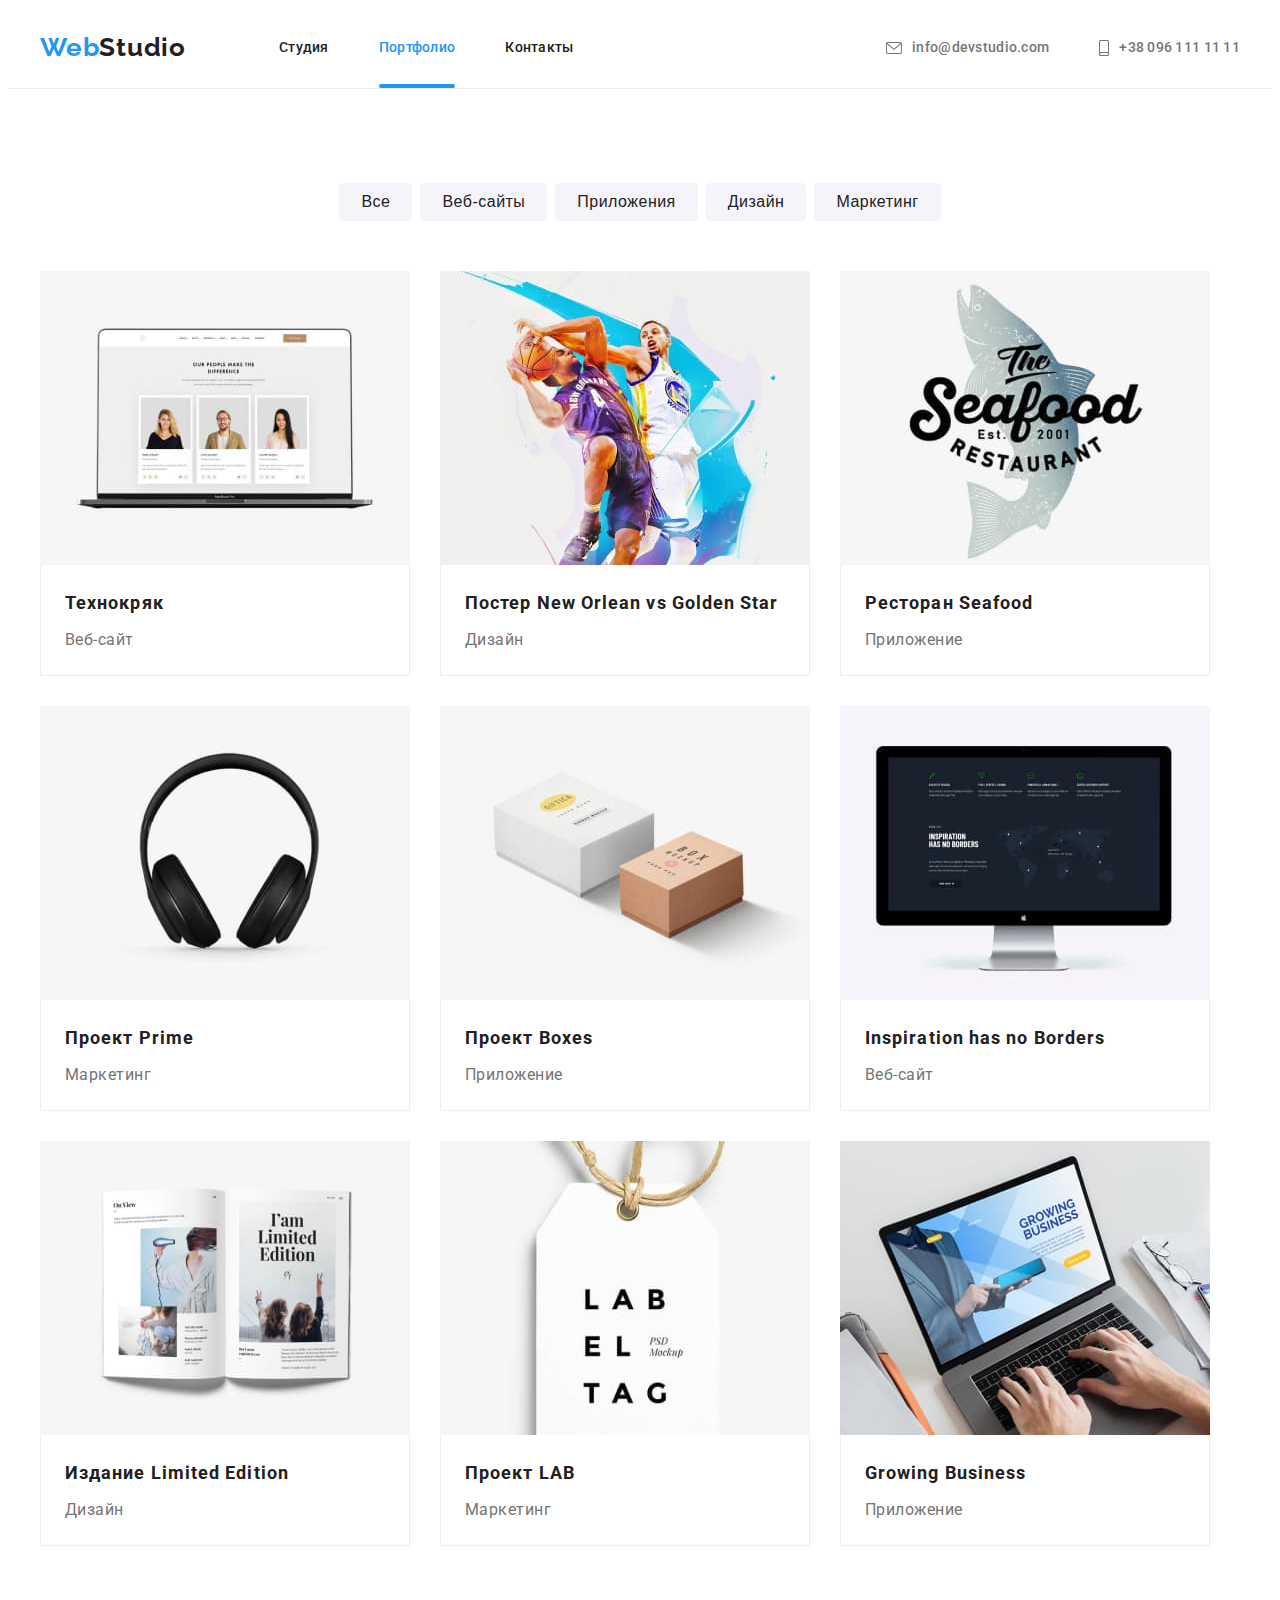
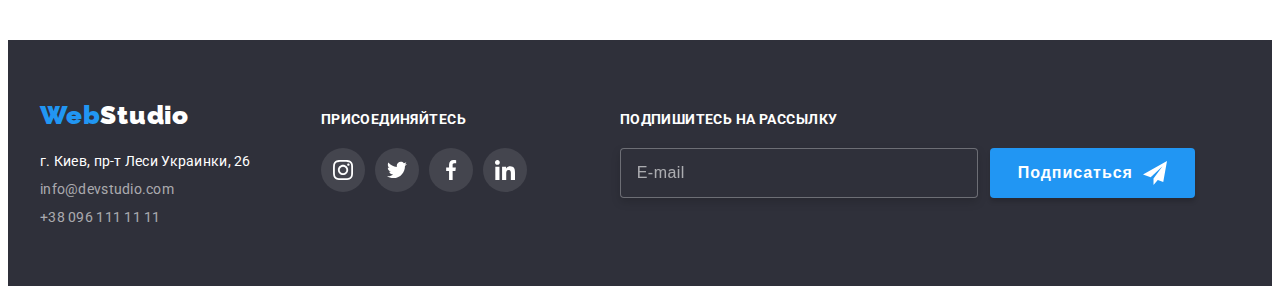
==== portfolio.html @ 738a0e09 "added  files" ====
<!DOCTYPE html>
<html lang="ru">
    <head>
        <meta charset="UTF-8">
        <meta http-equiv="X-UA-Compatible" content="IE=edge">
        <meta name="viewport" content="width=device-width, initial-scale=1.0">
        <title>Портфолио</title>
        <link rel="preconnect" href="https://fonts.gstatic.com">
        <link href="https://fonts.googleapis.com/css2?family=Raleway:wght@700&family=Roboto:wght@400;500;700;900&display=swap"
            rel="stylesheet">
        <link rel="stylesheet" href="https://cdnjs.cloudflare.com/ajax/libs/modern-normalize/1.0.0/modern-normalize.min.css"
            integrity="sha512-ISS7cAi1PEhQ8jnbJpJZMd29NlhNj4AWYyLOSp2CE/CsHxTCu+r+t0D2yoJudVrd0/8fTVPUVDzY5Tvli75u/g=="
            crossorigin="anonymous" />
        <link rel="stylesheet" href="./css/portfolio.min.css">
    </head>
<body>
    <!-- header-->
    <header class="page-header page-header--border">
        <div class="container header">
            <nav class="navigation">
                <a class="logo logo__theme-light link" href="./index.html">
                    <span class="logo__accent-text ">Web</span>Studio </a>
                <ul class="navigation__list list">
                    <li class="navigation__item">
                        <a class="navigation__link link" href="./index.html">Студия</a>
                    </li>
                    <li class="navigation__item">
                        <a class="navigation__link link navigation__link--current"
                            href="./portfolio.html">Портфолио</a>
                    </li>
                    <li class="navigation__item">
                        <a class="navigation__link link" href="">Контакты</a>
                    </li>
                </ul>
            </nav>
            <ul class="navigation__list list">
                <li class="navigation__item"> <a class="navigation__contact link" href="mailto:info@devstudio.com">
                        <svg class="navigation__icon" width="16" height="12">
                            <use href="./images/icons.svg#envelope"></use>
                        </svg>
                        info@devstudio.com</a></li>
                <li class="navigation__item">
                    <a class="navigation__contact link" href="tel:+380961111111">
                        <svg class="navigation__icon" width="10" height="16">
                            <use href="./images/icons.svg#smartphone"></use>
                        </svg>
                        +38 096 111 11 11</a>
                </li>
            </ul>
        </div>
    </header>
    <main>
         <!--Portfolio-->
         <section class="gallery">
          <div class="container">
        <h1 class="visually-hidden">Портфолио</h1>
        
            
            <ul class="filter list">
                <li class="filter__item">
                    <button class="filter__button" type="button">Все</button>
                </li>
            
                <li class="filter__item">
                    <button class="filter__button" type="button">Веб-сайты</button>
                </li>
            
                <li class="filter__item">
                    <button class="filter__button" type="button">Приложения</button>
                </li>
            
                <li class="filter__item">
                    <button class="filter__button" type="button">Дизайн</button>
                </li>
            
                <li class="filter__item">
                    <button class="filter__button" type="button">Маркетинг</button>
                </li>
            </ul>
                
                <ul class="gallery__list list">
                    <li class="gallery__item">
                        <a class="gallery__link link" href="">
                        <div class="gallery__photo">
                            <img class="gallery__image" src="./images/portfolio/img11.jpg" alt="сайт веб-разработчиков">
                            <div class="gallery__overlay">
                                <p class="gallery__subtitle">Технокряк это современная площадка распространения коронавируса. Компании используют эту платформу для цифрового
                                шпионажа и атак на защищённые сервера конкурентов.</p>
                            </div>
                        </div>
                            <div class="portfolio-photo">
                            <h2 class="portfolio-photo__title">Технокряк</h2>
                            <p class="portfolio-photo__position">Веб-сайт</p>
                            </div>
                        </a>
                    </li>
                
                    <li class="gallery__item">
                        <a class="gallery__link link" href="">
                        <div class="gallery__photo">    
                            <img class="gallery__image" src="./images/portfolio/img22.jpg" alt="баскетбольный постер">
                            <div class="gallery__overlay">
                                <p class="gallery__subtitle">Технокряк это современная площадка распространения коронавируса. Компании используют эту платформу для цифрового
                                шпионажа и атак на защищённые сервера конкурентов.</p>
                            </div>
                        </div>
                            <div class="portfolio-photo">
                            <h2 class="portfolio-photo__title">Постер New Orlean vs Golden Star</h2>
                            <p class="portfolio-photo__position">Дизайн</p>
                            </div>
                        </a>
                    </li>
                
                    <li class="gallery__item">
                        <a class="gallery__link link" href="">
                        <div class="gallery__photo"> 
                            <img class="gallery__image" src="./images/portfolio/img33.jpg" alt="логотип ресторана">
                            <div class="gallery__overlay">
                                <p class="gallery__subtitle">Технокряк это современная площадка распространения коронавируса. Компании используют эту платформу для цифрового
                                шпионажа и атак на защищённые сервера конкурентов.</p>
                            </div>
                        </div>
                            <div class="portfolio-photo">
                            <h2 class="portfolio-photo__title">Ресторан Seafood</h2>
                            <p class="portfolio-photo__position">Приложение</p>
                            </div>
                        </a>
                    </li>
                
                    <li class="gallery__item">
                        <a class="gallery__link link" href="">
                        <div class="gallery__photo"> 
                            <img class="gallery__image" src="./images/portfolio/img44.jpg" alt="наушники">
                            <div class="gallery__overlay">
                                <p class="gallery__subtitle">Технокряк это современная площадка распространения коронавируса. Компании используют эту платформу для цифрового
                                шпионажа и атак на защищённые сервера конкурентов.</p>
                            </div>
                        </div>
                            <div class="portfolio-photo">
                            <h2 class="portfolio-photo__title">Проект Prime</h2>
                            <p class="portfolio-photo__position">Маркетинг</p>
                            </div>
                        </a>
                    </li>
                
                    <li class="gallery__item">
                        <a class="gallery__link link" href="">
                        <div class="gallery__photo"> 
                            <img class="gallery__image" src="./images/portfolio/img55.jpg" alt="лежат две коробки">
                            <div class="gallery__overlay">
                                <p class="gallery__subtitle">Технокряк это современная площадка распространения коронавируса. Компании используют эту платформу для цифрового
                                шпионажа и атак на защищённые сервера конкурентов.</p>
                            </div>
                        </div>
                            <div class="portfolio-photo">
                            <h2 class="portfolio-photo__title">Проект Boxes</h2>
                            <p class="portfolio-photo__position">Приложение</p>
                            </div>
                        </a>
                    </li>
                
                    <li class="gallery__item">
                        <a class="gallery__link link" href="">
                        <div class="gallery__photo"> 
                            <img class="gallery__image" src="./images/portfolio/img66.jpg" alt="монитор на котором открыт сайт">
                            <div class="gallery__overlay">
                                <p class="gallery__subtitle">Технокряк это современная площадка распространения коронавируса. Компании используют эту платформу для цифрового
                                шпионажа и атак на защищённые сервера конкурентов.</p>
                            </div>
                        </div>
                            <div class="portfolio-photo">
                            <h2 class="portfolio-photo__title" lang="en">Inspiration has no Borders</h2>
                            <p class="portfolio-photo__position">Веб-сайт</p>
                            </div>
                        </a>
                    </li>
                
                    <li class="gallery__item">
                        <a class="gallery__link link" href="">
                        <div class="gallery__photo"> 
                            <img class="gallery__image" src="./images/portfolio/img77.jpg" alt="открытая книга">
                            <div class="gallery__overlay">
                                <p class="gallery__subtitle">Технокряк это современная площадка распространения коронавируса. Компании используют эту платформу для цифрового
                                шпионажа и атак на защищённые сервера конкурентов.</p>
                            </div>
                        </div>
                            <div class="portfolio-photo">
                            <h2 class="portfolio-photo__title">Издание Limited Edition</h2>
                            <p class="portfolio-photo__position">Дизайн</p>
                            </div>
                        </a>
                    </li>
                
                    <li class="gallery__item">
                        <a class="gallery__link link" href="">
                        <div class="gallery__photo"> 
                            <img class="gallery__image" src="./images/portfolio/img88.jpg" alt="бирка с подписью label tag ">
                            <div class="gallery__overlay">
                                <p class="gallery__subtitle">Технокряк это современная площадка распространения коронавируса. Компании используют эту платформу для цифрового
                                шпионажа и атак на защищённые сервера конкурентов.</p>
                            </div>
                        </div>
                            <div class="portfolio-photo">
                            <h2 class="portfolio-photo__title">Проект LAB</h2>
                            <p class="portfolio-photo__position">Маркетинг</p>
                            </div>
                        </a>
                    </li>
                
                    <li class="gallery__item">
                        <a class="gallery__link link" href="">
                        <div class="gallery__photo"> 
                            <img class="gallery__image" src="./images/portfolio/img99.jpg" alt="мужчина работает за ноутбуком">
                            <div class="gallery__overlay">
                                <p class="gallery__subtitle">Технокряк это современная площадка распространения коронавируса. Компании используют эту платформу для цифрового
                                шпионажа и атак на защищённые сервера конкурентов.</p>
                            </div>
                        </div>
                            <div class="portfolio-photo">
                            <h2 class="portfolio-photo__title" lang="en">Growing Business</h2>
                            <p class="portfolio-photo__position">Приложение</p>
                        </div>
                        </a>
                    </li>
                </ul>
            </div>
         </section>
        </main>
           <!--Contact information-->
           <footer class="page-footer">
            <div class="container">
                  <div>
                      <a class="logo logo__theme-dark link" href="./index.html">
                          <span class="logo__accent-text ">Web</span>Studio </a>
                      <address class="address">
                          <ul class="address__list list">
                              <li class="address__item">
                                  <a class="address__link link" href="https://goo.gl/maps/1tTXgN1BTGEtPTfN8"
                                      target="_blank" rel="noopener noreferrer"> г. Киев, пр-т Леси Украинки, 26</a></li>
                              <li class="address__item">
                                  <a class="address__link page-footer__contact link" href="mailto:info@devstudio.com">info@devstudio.com</a></li>
                              <li class="address__item">
                                  <a class="address__link page-footer__contact link" href="tel:380961111111">+38 096 111 11 11</a>
                              </li>
                          </ul>
                      </address>
                  </div>
                  <div class="footer-social">
                      <h2 class="footer-social__title">присоединяйтесь</h2>
                      <ul class="footer-social__list list">
                          <li class="footer-social__item">
                              <a class="footer-social__link link" href="">
                                  <svg class="footer-social__icon" width="20" height="20">
                                      <use href="./images/icons.svg#instagram"></use>
                                  </svg>
                              </a>
                          </li>
                          <li class="footer-social__item">
                              <a class="footer-social__link link" href="">
                                  <svg class="footer-social__icon" width="20" height="20">
                                      <use href="./images/icons.svg#twitter"></use>
                                  </svg>
                              </a>
                          </li>
                          <li class="footer-social__item">
                              <a class="footer-social__link link" href="">
                                  <svg class="footer-social__icon" width="20" height="20">
                                      <use href="./images/icons.svg#facebook"></use>
                                  </svg>
                              </a>
                          </li>
                          <li class="footer-social__item">
                              <a class="footer-social__link link" href="">
                                  <svg class="footer-social__icon" width="20" height="20">
                                      <use href="./images/icons.svg#linkedin"></use>
                                  </svg>
                              </a>
                          </li>
                      </ul>
                  </div>
                  <div class="subscription">
                      <b class="subscription__title">Подпишитесь на рассылку</b>
                      <form class="subscription__form">
                          <input class="subscription__email" type="email" name="subscription-email" placeholder="E-mail">
                          <button class="button subscription__button" type="submit">Подписаться
                              <svg class="button__icon" width="24" height="24">
                                  <use href="./images/icons.svg#icon-send"></use>
                              </svg>
                          </button>
                      </form>
                  </div>
              </div>       
          </footer>


</body>
</html>
---- css/portfolio.min.css ----
:root{--main-font: "Roboto", sans-serif;--secondary-font: "Raleway", sans-serif;--primary-text-colour: #757575;--title-text-colour: #ffffff;--secondary-title-text-colour: #212121;--primary-bg-colour: #ffffff;--secondary-bg-colour: #2f303a;--third-bg-colour: #188ce8;--accent-colour: #2196f3;--fourth-bg-colour: #f5f4fa;--footer-colour: rgba(255, 255, 255, 0.6);--our-team-color: #f5f4fa;--footer-1: rgba(255, 255, 255, 0.1);--timing-function: cubic-bezier(0.4, 0, 0.2, 1)}.visually-hidden{position:absolute !important;clip:rect(1px 1px 1px 1px);clip:rect(1px, 1px, 1px, 1px);padding:0 !important;border:0 !important;height:1px !important;width:1px !important;overflow:hidden}body{background-color:var(--primary-bg-colour);color:var(--primary-text-colour);font-family:var(--main-font)}h1,h2,h3,p{margin:0}ul,ol{margin:0;padding:0}img{display:block}.link{text-decoration:none}.list{list-style:none}.address{font-style:normal}.container{width:1200px;margin:0 auto;padding-left:15px;padding-right:15px}.button{display:flex;min-width:200px;padding:10px 32px;align-items:center;text-align:center;font-weight:700;font-size:16px;line-height:1.87;letter-spacing:0.06em;cursor:pointer;color:var(--primary-bg-colour);background-color:var(--accent-colour);border-style:none;box-shadow:0px 4px 4px rgba(0,0,0,0.15);border-radius:4px;transition:background-color 250ms var(--timing-function)}.button--active:hover,.button--active:focus{background-color:var(--third-bg-colour)}.logo{font-family:var(--secondary-font);font-weight:900;font-size:26px;line-height:1.19;letter-spacing:0.03em;display:inline-block}.logo__theme-light{color:var(--secondary-title-text-colour);font-weight:bold;margin-right:93px;padding-top:24px;padding-bottom:25px}.logo__accent-text{font-size:26px;line-height:1.19;color:var(--accent-colour)}.logo__theme-dark{color:var(--primary-bg-colour);margin-bottom:20px}.page-header--border{border-bottom:1px solid #ececec}.page-header .container{display:flex;align-items:center}.navigation{display:flex;align-items:center}.navigation__list{display:flex;align-items:center;margin-left:auto}.navigation__item:not(:last-child){margin-right:50px}.navigation__contact{font-family:var(--main-font);font-weight:500;font-size:14px;line-height:1.14;letter-spacing:0.02em;color:var(--primary-text-colour);padding-top:32px;padding-bottom:32px;display:inline-block}.navigation__link{font-family:var(--main-font);font-weight:500;font-size:14px;line-height:1.14;letter-spacing:0.02em;color:var(--secondary-title-text-colour);padding-top:32px;padding-bottom:32px;display:inline-block;transition:color 250ms var(--timing-function)}.navigation__link:hover,.navigation__link:focus,.navigation__link:active{color:var(--accent-colour)}.navigation__contact:hover,.navigation__contact:focus,.navigation__contact:active{color:var(--accent-colour)}.navigation__link--current{color:var(--accent-colour)}.navigation__contact{display:flex;align-items:center;fill:currentcolor;transition:color 250ms var(--timing-function)}.navigation__icon{margin-right:10px;transition:fill 250ms var(--timing-function)}.navigation__contact:hover .navigation_icon,.navigation__contact:focus .navigation_icon{fill:var(--accent-colour)}.navigation__item{position:relative}.navigation__link--current::after{content:"";bottom:0;left:0;position:absolute;width:100%;height:4px;border-radius:2px;background-color:var(--accent-colour)}.filter{display:flex;justify-content:center;margin-bottom:50px}.filter__item:not(:last-child){margin-right:8px}.filter__button{font-weight:500;font-size:16px;line-height:1.62;align-items:center;text-align:center;letter-spacing:0.03em;cursor:pointer;display:inline-block;color:var(--secondary-title-text-colour);background-color:var(--fourth-bg-colour);border-radius:4px;padding:6px 22px;min-width:73px;border-style:none;transition:box-shadow 250ms var(--timing-function),color 250ms var(--timing-function),background-color 250ms var(--timing-function)}.filter__button:hover,.filter__button:focus{background-color:var(--accent-colour);color:var(--primary-bg-colour);box-shadow:0px 3px 1px rgba(0,0,0,0.1),0px 1px 2px rgba(0,0,0,0.08),0px 2px 2px rgba(0,0,0,0.12);border-radius:4px;border-color:var(--accent-colour)}.gallery{padding-top:94px;padding-bottom:94px}.gallery__list{display:flex;flex-wrap:wrap;margin:-15px}.gallery__item{margin:15px;width:370px;transition:box-shadow 250ms var(--timing-function)}.gallery__item:hover{box-shadow:0px 1px 1px rgba(0,0,0,0.12),0px 4px 4px rgba(0,0,0,0.06),1px 4px 6px rgba(0,0,0,0.16)}.portfolio-photo{padding:20px 24px;background:var(--primary-bg-colour);border-right:1px solid #eeeeee;border-bottom:1px solid #eeeeee;border-left:1px solid #eeeeee}.portfolio-photo__title{font-weight:700;font-size:18px;line-height:2;letter-spacing:0.06em;color:var(--secondary-title-text-colour);margin-bottom:4px}.portfolio-photo__position{font-weight:400;font-size:16px;line-height:1.87;letter-spacing:0.03em;color:var(--primary-text-colour)}.gallery__subtitle{font-weight:400;font-size:18px;line-height:1.55;letter-spacing:0.03em;color:var(--primary-bg-colour)}.gallery__photo{position:relative;overflow:hidden}.gallery__overlay{position:absolute;top:0;left:0;width:100%;height:100%;padding:63px 24px;background-color:rgba(33,150,243,0.9);transform:translateY(100%);transition:transform 250ms var(--timing-function)}.gallery__link:hover .gallery__overlay{transform:translateY(0)}.page-footer{background-color:var(--secondary-bg-colour)}.page-footer .container{padding-top:60px;padding-bottom:60px;display:flex;align-items:baseline}.address__item{margin-bottom:9px}.address__item:last-child{margin-bottom:0}.address__link{font-family:var(--main-font);font:weight 400px;font-size:14px;line-height:1.14;letter-spacing:0.02em;color:var(--title-text-colour)}.page-footer__contact{color:rgba(255,255,255,0.6)}.footer-social{margin-left:70px}.footer-social__title{font-weight:700;font-size:14px;line-height:1.14;letter-spacing:0.03em;text-transform:uppercase;color:var(--primary-bg-colour);margin-bottom:20px}.footer-social__list{display:flex}.footer-social__item{width:calc((100%-30px) / 4);margin-right:10px}.footer-social__item:last-child{margin-right:0}.footer-social__link{display:flex;width:44px;height:44px;align-items:center;justify-content:center;border-radius:50%;fill:var(--primary-bg-colour);background-color:rgba(255,255,255,0.1);transition:background-color 250ms var(--timing-function)}.footer-social__list{display:flex}.footer-social__item{width:calc((100%-30px) / 4);margin-right:10px}.footer-social__item:last-child{margin-right:0}.footer-social__link{display:flex;width:44px;height:44px;align-items:center;justify-content:center;border-radius:50%;fill:var(--primary-bg-colour);background-color:var(--footer-1)}.footer-social__link:hover,.footer-social__link:focus{background-color:var(--accent-colour)}.subscription{display:block;margin-left:93px}.subscription__title{font-weight:bold;font-size:14px;line-height:1.14;letter-spacing:0.03em;text-transform:uppercase;color:var(--primary-bg-colour)}.subscription__form{display:flex;margin-top:20px}.subscription__email{display:flex;width:358px;height:50px;padding:15px 16px;margin-right:12px;align-items:center;font-weight:400;font-size:16px;line-height:1.25;letter-spacing:0.03em;border:1px solid rgba(255,255,255,0.3);box-sizing:border-box;filter:drop-shadow(0px 4px 4px rgba(0,0,0,0.15));border-radius:4px;background:var(--secondary-bg-colour);color:rgba(255,255,255,0.6)}.subscription__email::placeholder{color:rgba(255,255,255,0.6)}.subscription__button{padding:10px 28px;justify-content:center}.button__icon{margin-left:10px}
/*# sourceMappingURL=portfolio.min.css.map */
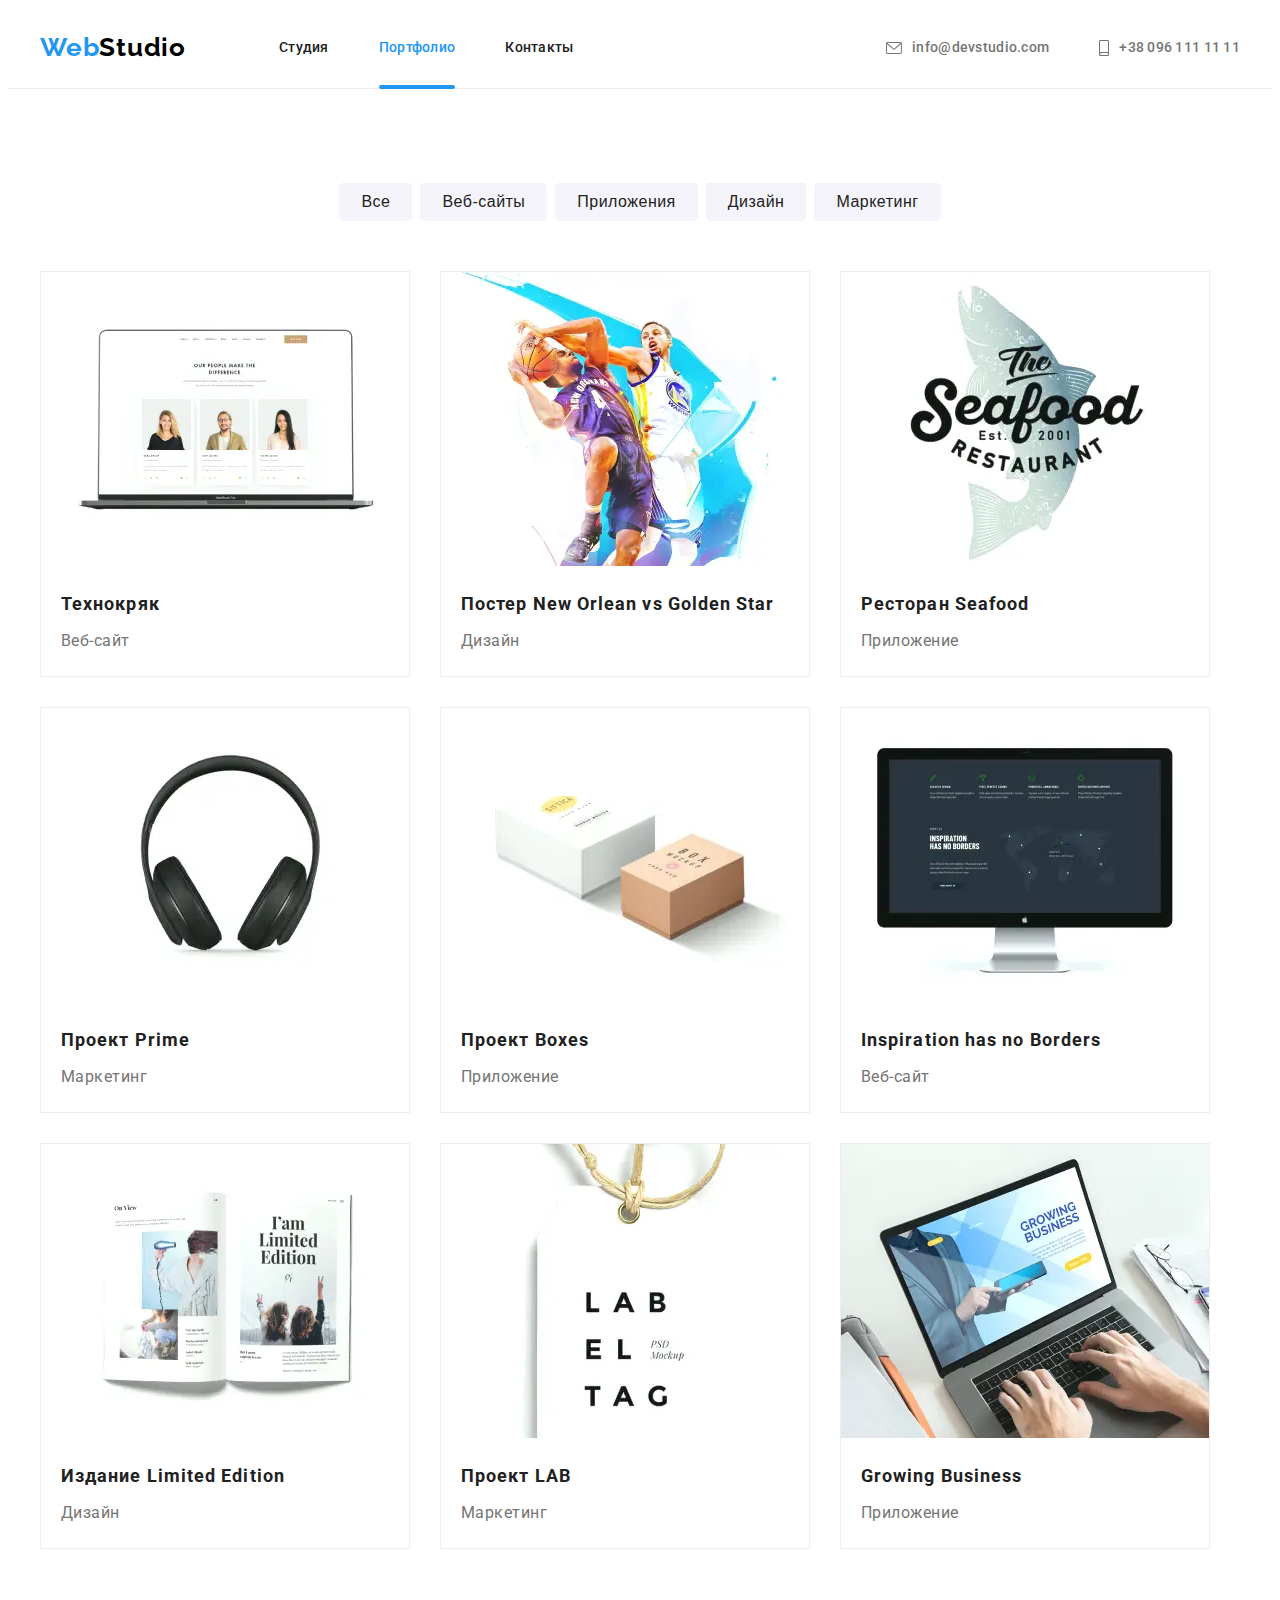
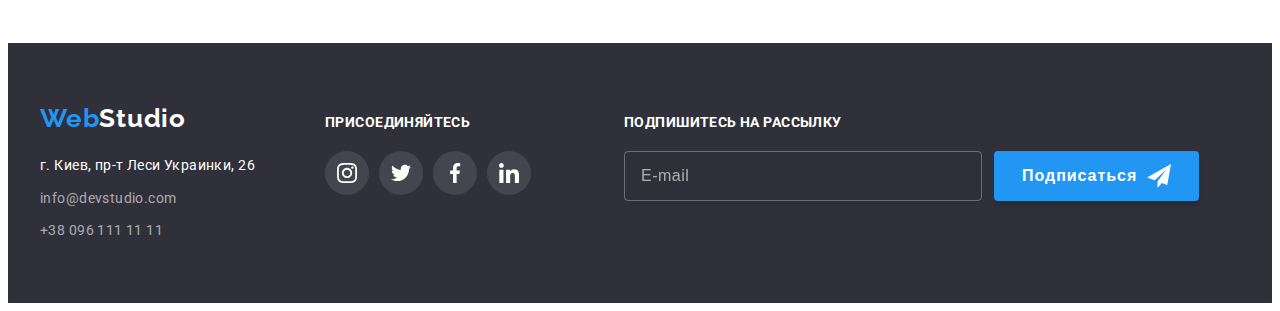
==== commit 7561bd18: "changing" ====
--- a/portfolio.html
+++ b/portfolio.html
@@ -16,7 +16,7 @@
 <body>
     <!-- header-->
     <header class="page-header page-header--border">
-        <div class="container header">
+        <div class="container page-header">
             <nav class="navigation">
                 <a class="logo logo__theme-light link" href="./index.html">
                     <span class="logo__accent-text ">Web</span>Studio </a>
@@ -33,56 +33,136 @@
                     </li>
                 </ul>
             </nav>
-            <ul class="navigation__list list">
-                <li class="navigation__item"> <a class="navigation__contact link" href="mailto:info@devstudio.com">
-                        <svg class="navigation__icon" width="16" height="12">
+            <button class="burger__btn"  type="button" data-menu-button>
+                <svg class="burger__icon" width="40" height="40" aria-label="мобильное меню">
+                    <use href="./images/icons.svg#burger"></use>
+                </svg>
+            </button>
+            <ul class="contact list">
+                <li class="contact__item">
+                    <a class="contact__link link" href="mailto:info@devstudio.com">
+                        <svg class="contact__icon" width="16" height="12">
                             <use href="./images/icons.svg#envelope"></use>
                         </svg>
                         info@devstudio.com</a></li>
-                <li class="navigation__item">
-                    <a class="navigation__contact link" href="tel:+380961111111">
-                        <svg class="navigation__icon" width="10" height="16">
+                <li class="contact__item">
+                    <a class="contact__link link" href="tel:+380961111111">
+                        <svg class="contact__icon" width="10" height="16">
                             <use href="./images/icons.svg#smartphone"></use>
                         </svg>
                         +38 096 111 11 11</a>
                 </li>
             </ul>
+            <div class="mobile-menu" data-menu>
+                <button type="button" class="mobile-menu-close__btn" data-menu-close>
+                    <svg class="mobile-menu-close__icon" width="40" height="40" aria-label="закрытия мобильного меню">
+                        <use href="./images/icons.svg#close-icon"></use>
+                    </svg>
+                </button>
+                <ul class="mobile-menu__list list">
+                    <li class="mobile-menu__item">
+                        <a class="mobile-menu__link link mobile-menu__link--current" href="./index.html">Студия</a>
+                    </li>
+                    <li class="mobile-menu__item">
+                        <a class="mobile-menu__link link" href="./portfolio.html">Портфолио</a>
+                    </li>
+                    <li class="mobile-menu__item">
+                        <a class="mobile-menu__link link" href="">Контакты</a>
+                    </li>                    
+                </ul>
+
+                <ul class="menu-contact__list list">
+                    <li class="menu-contact__item">
+                        <a class="menu-contact__tel link" href="tel:380961111111">
+                            +38 096 111 11 11
+                        </a>
+                    </li>
+
+                    <li class="menu-contact__item">
+                        <a class="menu-contact__mail link" href="mailto:info@devstudio.com">
+                            info@devstudio.com
+                        </a>
+                    </li>                 
+                </ul>
+
+                <ul class="menu-social__list list">
+                    <li class="menu-social__item">
+                        <a class="menu-social__link link" href="">Instagram</a>
+                    </li>
+
+                    <li class="menu-social__item">
+                        <a class="menu-social__link link" href="">Twitter</a>
+                    </li>
+
+                    <li class="menu-social__item">
+                        <a class="menu-social__link link" href="">Facebook</a>
+                    </li>
+
+                    <li class="menu-social__item">
+                        <a class="menu-social__link link" href="">LinkedIn</a>
+                    </li>                    
+                </ul>
+
+            </div>
         </div>
     </header>
     <main>
+
          <!--Portfolio-->
          <section class="gallery">
           <div class="container">
         <h1 class="visually-hidden">Портфолио</h1>
         
             
-            <ul class="filter list">
-                <li class="filter__item">
-                    <button class="filter__button" type="button">Все</button>
-                </li>
-            
-                <li class="filter__item">
-                    <button class="filter__button" type="button">Веб-сайты</button>
-                </li>
-            
-                <li class="filter__item">
-                    <button class="filter__button" type="button">Приложения</button>
-                </li>
-            
-                <li class="filter__item">
-                    <button class="filter__button" type="button">Дизайн</button>
-                </li>
-            
-                <li class="filter__item">
-                    <button class="filter__button" type="button">Маркетинг</button>
-                </li>
-            </ul>
+                          
+        <ul class="filter list">
+            <li class="filter__item">
+                <button class="filter__button" type="button">Все</button>
+            </li>
+        
+            <li class="filter__item">
+                <button class="filter__button" type="button">Веб-сайты</button>
+            </li>
+        
+            <li class="filter__item">
+                <button class="filter__button" type="button">Приложения</button>
+            </li>
+        
+            <li class="filter__item">
+                <button class="filter__button" type="button">Дизайн</button>
+            </li>
+        
+            <li class="filter__item">
+                <button class="filter__button" type="button">Маркетинг</button>
+            </li>
+        </ul> 
                 
                 <ul class="gallery__list list">
                     <li class="gallery__item">
                         <a class="gallery__link link" href="">
                         <div class="gallery__photo">
-                            <img class="gallery__image" src="./images/portfolio/img11.jpg" alt="сайт веб-разработчиков">
+                            <picture class="picture">
+                                <source
+                                    srcset="./images/desktop/portfolio/technokryak-des.webp 1x, ./images/desktop/portfolio/technokryak-des@2x.webp 2x"
+                                    media="(min-width: 1200px)" type="image/webp">
+                                <source
+                                    srcset="./images/desktop/portfolio/technokryak-des.jpg 1x, ./images/desktop/portfolio/technokryak-des@2x.jpg 2x"
+                                    media="(min-width: 1200px)" type="image/jpg">
+                                <source
+                                    srcset="./images/tablet/portfolio/technokryak-tab.webp 1x, ./images/tablet/portfolio/technokryak-tab@2x.webp 2x"
+                                    media="(min-width: 768px)" type="image/webp">
+                                <source
+                                    srcset="./images/tablet/portfolio/technokryak-tab.jpg 1x, ./images/tablet/portfolio/technokryak-tab@2x.jpg 2x"
+                                    media="(min-width: 768px)" type="image/jpg">
+                                <source
+                                    srcset="./images/mobile/portfolio/technokryak-mob.webp 1x, ./images/mobile/portfolio/technokryak-mob@2x.webp 2x"
+                                    media="(min-width: 480px)" type="image/webp">
+                                <source
+                                    srcset="./images/mobile/portfolio/technokryak-mob.jpg 1x, ./images/mobile/portfolio/technokryak-mob@2x.jpg 2x"
+                                    media="(min-width: 480px)" type="image/jpg">
+                            
+                                <img class="gallery__image" src="./images/mobile/portfolio/technokryak-mob.jpg" alt="сайт веб-разработчиков">
+                            </picture>
                             <div class="gallery__overlay">
                                 <p class="gallery__subtitle">Технокряк это современная площадка распространения коронавируса. Компании используют эту платформу для цифрового
                                 шпионажа и атак на защищённые сервера конкурентов.</p>
@@ -98,7 +178,28 @@
                     <li class="gallery__item">
                         <a class="gallery__link link" href="">
                         <div class="gallery__photo">    
-                            <img class="gallery__image" src="./images/portfolio/img22.jpg" alt="баскетбольный постер">
+                            <picture class="picture">
+                                <source
+                                    srcset="./images/desktop/portfolio/new-orlean-des.webp 1x, ./images/desktop/portfolio/new-orlean-des@2x.webp 2x"
+                                    media="(min-width: 1200px)" type="image/webp">
+                                <source
+                                    srcset="./images/desktop/portfolio/new-orlean-des.jpg 1x, ./images/desktop/portfolio/new-orlean-des@2x.jpg 2x"
+                                    media="(min-width: 1200px)" type="image/jpg">
+                                <source
+                                    srcset="./images/tablet/portfolio/new-orlean-tab.webp 1x, ./images/tablet/portfolio/new-orlean-tab@2x.webp 2x"
+                                    media="(min-width: 768px)" type="image/webp">
+                                <source
+                                    srcset="./images/tablet/portfolio/new-orlean-tab.jpg 1x, ./images/tablet/portfolio/new-orlean-tab@2x.jpg 2x"
+                                    media="(min-width: 768px)" type="image/jpg">
+                                <source
+                                    srcset="./images/mobile/portfolio/new-orlean-mob.webp 1x, ./images/mobile/portfolio/new-orlean-mob@2x.webp 2x"
+                                    media="(min-width: 480px)" type="image/webp">
+                                <source
+                                    srcset="./images/mobile/portfolio/new-orlean-mob.jpg 1x, ./images/mobile/portfolio/new-orlean-mob@2x.jpg 2x"
+                                    media="(min-width: 480px)" type="image/jpg">
+                            
+                                <img class="gallery__image" src="./images/mobile/portfolio/new-orlean-mob.jpg" alt="сайт веб-разработчиков">
+                            </picture>
                             <div class="gallery__overlay">
                                 <p class="gallery__subtitle">Технокряк это современная площадка распространения коронавируса. Компании используют эту платформу для цифрового
                                 шпионажа и атак на защищённые сервера конкурентов.</p>
@@ -114,7 +215,26 @@
                     <li class="gallery__item">
                         <a class="gallery__link link" href="">
                         <div class="gallery__photo"> 
-                            <img class="gallery__image" src="./images/portfolio/img33.jpg" alt="логотип ресторана">
+                            <picture class="picture">
+                                <source
+                                    srcset="./images/desktop/portfolio/seafood-restaurant-des.webp 1x, ./images/desktop/portfolio/seafood-restaurant-des@2x.webp 2x"
+                                    media="(min-width: 1200px)" type="image/webp">
+                                <source
+                                    srcset="./images/desktop/portfolio/seafood-restaurant-des.jpg 1x, ./images/desktop/portfolio/seafood-restaurant-des@2x.jpg 2x"
+                                    media="(min-width: 1200px)" type="image/jpg">
+                                <source
+                                    srcset="./images/tablet/portfolio/seafood-restaurant-tab.webp 1x, ./images/tablet/portfolio/seafood-restaurant-tab@2x.webp 2x"
+                                    media="(min-width: 768px)" type="image/webp">
+                                <source srcset="./images/tablet/portfolio/seafood-restaurant-tab.jpg 1x, ./images/tablet/portfolio/seafood-restaurant-tab@2x.jpg 2x"
+                                    media="(min-width: 768px)" type="image/jpg">
+                                <source
+                                    srcset="./images/mobile/portfolio/seafood-restaurant-mob.webp 1x, ./images/mobile/portfolio/seafood-restaurant-mob@2x.webp 2x"
+                                    media="(min-width: 480px)" type="image/webp">
+                                <source srcset="./images/mobile/portfolio/seafood-restaurant-mob.jpg 1x, ./images/mobile/portfolio/seafood-restaurant-mob@2x.jpg 2x"
+                                    media="(min-width: 480px)" type="image/jpg">
+                            
+                                <img class="gallery__image" src="./images/mobile/portfolio/seafood-restaurant-mob.jpg" alt="сайт веб-разработчиков">
+                            </picture>
                             <div class="gallery__overlay">
                                 <p class="gallery__subtitle">Технокряк это современная площадка распространения коронавируса. Компании используют эту платформу для цифрового
                                 шпионажа и атак на защищённые сервера конкурентов.</p>
@@ -130,7 +250,29 @@
                     <li class="gallery__item">
                         <a class="gallery__link link" href="">
                         <div class="gallery__photo"> 
-                            <img class="gallery__image" src="./images/portfolio/img44.jpg" alt="наушники">
+                            <picture class="picture">
+                                <source
+                                    srcset="./images/desktop/portfolio/prime-project-des.webp 1x, ./images/desktop/portfolio/prime-project-des@2x.webp 2x"
+                                    media="(min-width: 1200px)" type="image/webp">
+                                <source
+                                    srcset="./images/desktop/portfolio/prime-project-des.jpg 1x, ./images/desktop/portfolio/prime-project-des@2x.jpg 2x"
+                                    media="(min-width: 1200px)" type="image/jpg">
+                                <source
+                                    srcset="./images/tablet/portfolio/prime-project-tab.webp 1x, ./images/tablet/portfolio/prime-project-tab@2x.webp 2x"
+                                    media="(min-width: 768px)" type="image/webp">
+                                <source
+                                    srcset="./images/tablet/portfolio/prime-project-tab.jpg 1x, ./images/tablet/portfolio/prime-project-tab@2x.jpg 2x"
+                                    media="(min-width: 768px)" type="image/jpg">
+                                <source
+                                    srcset="./images/mobile/portfolio/prime-project-mob.webp 1x, ./images/mobile/portfolio/prime-project-mob@2x.webp 2x"
+                                    media="(min-width: 480px)" type="image/webp">
+                                <source
+                                    srcset="./images/mobile/portfolio/prime-project-mob.jpg 1x, ./images/mobile/portfolio/prime-project-mob@2x.jpg 2x"
+                                    media="(min-width: 480px)" type="image/jpg">
+                            
+                                <img class="gallery__image" src="./images/mobile/portfolio/prime-project-mob.jpg" alt="сайт веб-разработчиков">
+                            </picture>
+
                             <div class="gallery__overlay">
                                 <p class="gallery__subtitle">Технокряк это современная площадка распространения коронавируса. Компании используют эту платформу для цифрового
                                 шпионажа и атак на защищённые сервера конкурентов.</p>
@@ -146,7 +288,28 @@
                     <li class="gallery__item">
                         <a class="gallery__link link" href="">
                         <div class="gallery__photo"> 
-                            <img class="gallery__image" src="./images/portfolio/img55.jpg" alt="лежат две коробки">
+                                         <picture class="picture">
+                                <source
+                                    srcset="./images/desktop/portfolio/boxes-des.webp 1x, ./images/desktop/portfolio/boxes-des@2x.webp 2x"
+                                    media="(min-width: 1200px)" type="image/webp">
+                                <source
+                                    srcset="./images/desktop/portfolio/boxes-des.jpg 1x, ./images/desktop/portfolio/boxes-des@2x.jpg 2x"
+                                    media="(min-width: 1200px)" type="image/jpg">
+                                <source
+                                    srcset="./images/tablet/portfolio/boxes-tab.webp 1x, ./images/tablet/portfolio/boxes-tab@2x.webp 2x"
+                                    media="(min-width: 768px)" type="image/webp">
+                                <source
+                                    srcset="./images/tablet/portfolio/boxes-tab.jpg 1x, ./images/tablet/portfolio/boxes-tab@2x.jpg 2x"
+                                    media="(min-width: 768px)" type="image/jpg">
+                                <source
+                                    srcset="./images/mobile/portfolio/boxes-mob.webp 1x, ./images/mobile/portfolio/boxes-mob@2x.webp 2x"
+                                    media="(min-width: 480px)" type="image/webp">
+                                <source
+                                    srcset="./images/mobile/portfolio/boxes-mob.jpg 1x, ./images/mobile/portfolio/boxes-mob@2x.jpg 2x"
+                                    media="(min-width: 480px)" type="image/jpg">
+                            
+                                <img class="gallery__image" src="./images/mobile/portfolio/boxes-mob.jpg" alt="сайт веб-разработчиков">
+                            </picture>
                             <div class="gallery__overlay">
                                 <p class="gallery__subtitle">Технокряк это современная площадка распространения коронавируса. Компании используют эту платформу для цифрового
                                 шпионажа и атак на защищённые сервера конкурентов.</p>
@@ -162,7 +325,22 @@
                     <li class="gallery__item">
                         <a class="gallery__link link" href="">
                         <div class="gallery__photo"> 
-                            <img class="gallery__image" src="./images/portfolio/img66.jpg" alt="монитор на котором открыт сайт">
+                            <picture class="picture">
+                                <source srcset="./images/desktop/portfolio/inspiration-des.webp 1x, ./images/desktop/portfolio/inspiration-des@2x.webp 2x"
+                                    media="(min-width: 1200px)" type="image/webp">
+                                <source srcset="./images/desktop/portfolio/inspiration-des.jpg 1x, ./images/desktop/portfolio/inspiration-des@2x.jpg 2x"
+                                    media="(min-width: 1200px)" type="image/jpg">
+                                <source srcset="./images/tablet/portfolio/inspiration-tab.webp 1x, ./images/tablet/portfolio/inspiration-tab@2x.webp 2x"
+                                    media="(min-width: 768px)" type="image/webp">
+                                <source srcset="./images/tablet/portfolio/inspiration-tab.jpg 1x, ./images/tablet/portfolio/inspiration-tab@2x.jpg 2x"
+                                    media="(min-width: 768px)" type="image/jpg">
+                                <source srcset="./images/mobile/portfolio/inspiration-mob.webp 1x, ./images/mobile/portfolio/inspiration-mob@2x.webp 2x"
+                                    media="(min-width: 480px)" type="image/webp">
+                                <source srcset="./images/mobile/portfolio/inspiration-mob.jpg 1x, ./images/mobile/portfolio/inspiration-mob@2x.jpg 2x"
+                                    media="(min-width: 480px)" type="image/jpg">
+                            
+                                <img class="gallery__image" src="./images/mobile/portfolio/inspiration-mob.jpg" alt="сайт веб-разработчиков">
+                            </picture>
                             <div class="gallery__overlay">
                                 <p class="gallery__subtitle">Технокряк это современная площадка распространения коронавируса. Компании используют эту платформу для цифрового
                                 шпионажа и атак на защищённые сервера конкурентов.</p>
@@ -178,7 +356,28 @@
                     <li class="gallery__item">
                         <a class="gallery__link link" href="">
                         <div class="gallery__photo"> 
-                            <img class="gallery__image" src="./images/portfolio/img77.jpg" alt="открытая книга">
+                            <picture class="picture">
+                                <source
+                                    srcset="./images/desktop/portfolio/limitede-edition-des.webp 1x, ./images/desktop/portfolio/limitede-edition-des@2x.webp 2x"
+                                    media="(min-width: 1200px)" type="image/webp">
+                                <source
+                                    srcset="./images/desktop/portfolio/limitede-edition-des.jpg 1x, ./images/desktop/portfolio/limitede-edition-des@2x.jpg 2x"
+                                    media="(min-width: 1200px)" type="image/jpg">
+                                <source
+                                    srcset="./images/tablet/portfolio/limitede-edition-tab.webp 1x, ./images/tablet/portfolio/limitede-edition-tab@2x.webp 2x"
+                                    media="(min-width: 768px)" type="image/webp">
+                                <source
+                                    srcset="./images/tablet/portfolio/limitede-edition-tab.jpg 1x, ./images/tablet/portfolio/limitede-edition-tab@2x.jpg 2x"
+                                    media="(min-width: 768px)" type="image/jpg">
+                                <source
+                                    srcset="./images/mobile/portfolio/limitede-edition-mob.webp 1x, ./images/mobile/portfolio/limitede-edition-mob@2x.webp 2x"
+                                    media="(min-width: 480px)" type="image/webp">
+                                <source
+                                    srcset="./images/mobile/portfolio/limitede-edition-mob.jpg 1x, ./images/mobile/portfolio/limitede-edition-mob@2x.jpg 2x"
+                                    media="(min-width: 480px)" type="image/jpg">
+                            
+                                <img class="gallery__image" src="./images/mobile/portfolio/limitede-edition-mob.jpg" alt="сайт веб-разработчиков">
+                            </picture>
                             <div class="gallery__overlay">
                                 <p class="gallery__subtitle">Технокряк это современная площадка распространения коронавируса. Компании используют эту платформу для цифрового
                                 шпионажа и атак на защищённые сервера конкурентов.</p>
@@ -194,7 +393,28 @@
                     <li class="gallery__item">
                         <a class="gallery__link link" href="">
                         <div class="gallery__photo"> 
-                            <img class="gallery__image" src="./images/portfolio/img88.jpg" alt="бирка с подписью label tag ">
+                            <picture class="picture">
+                                <source
+                                    srcset="./images/desktop/portfolio/lab-project-des.webp 1x, ./images/desktop/portfolio/lab-project-des@2x.webp 2x"
+                                    media="(min-width: 1200px)" type="image/webp">
+                                <source
+                                    srcset="./images/desktop/portfolio/lab-project-des.jpg 1x, ./images/desktop/portfolio/lab-project-des@2x.jpg 2x"
+                                    media="(min-width: 1200px)" type="image/jpg">
+                                <source
+                                    srcset="./images/tablet/portfolio/lab-project-tab.webp 1x, ./images/tablet/portfolio/lab-project-tab@2x.webp 2x"
+                                    media="(min-width: 768px)" type="image/webp">
+                                <source
+                                    srcset="./images/tablet/portfolio/lab-project-tab.jpg 1x, ./images/tablet/portfolio/lab-project-tab@2x.jpg 2x"
+                                    media="(min-width: 768px)" type="image/jpg">
+                                <source
+                                    srcset="./images/mobile/portfolio/lab-project-mob.webp 1x, ./images/mobile/portfolio/lab-project-mob@2x.webp 2x"
+                                    media="(min-width: 480px)" type="image/webp">
+                                <source
+                                    srcset="./images/mobile/portfolio/lab-project-mob.jpg 1x, ./images/mobile/portfolio/lab-project-mob@2x.jpg 2x"
+                                    media="(min-width: 480px)" type="image/jpg">
+                            
+                                <img class="gallery__image" src="./images/mobile/portfolio/lab-project-mob.jpg" alt="сайт веб-разработчиков">
+                            </picture>
                             <div class="gallery__overlay">
                                 <p class="gallery__subtitle">Технокряк это современная площадка распространения коронавируса. Компании используют эту платформу для цифрового
                                 шпионажа и атак на защищённые сервера конкурентов.</p>
@@ -210,7 +430,28 @@
                     <li class="gallery__item">
                         <a class="gallery__link link" href="">
                         <div class="gallery__photo"> 
-                            <img class="gallery__image" src="./images/portfolio/img99.jpg" alt="мужчина работает за ноутбуком">
+                            <picture class="picture">
+                                <source
+                                    srcset="./images/desktop/portfolio/growing-business-des.webp 1x, ./images/desktop/portfolio/growing-business-des@2x.webp 2x"
+                                    media="(min-width: 1200px)" type="image/webp">
+                                <source
+                                    srcset="./images/desktop/portfolio/growing-business-des.jpg 1x, ./images/desktop/portfolio/growing-business-des@2x.jpg 2x"
+                                    media="(min-width: 1200px)" type="image/jpg">
+                                <source
+                                    srcset="./images/tablet/portfolio/growing-business-tab.webp 1x, ./images/tablet/portfolio/growing-business-tab@2x.webp 2x"
+                                    media="(min-width: 768px)" type="image/webp">
+                                <source
+                                    srcset="./images/tablet/portfolio/growing-business-tab.jpg 1x, ./images/tablet/portfolio/growing-business-tab@2x.jpg 2x"
+                                    media="(min-width: 768px)" type="image/jpg">
+                                <source
+                                    srcset="./images/mobile/portfolio/growing-business-mob.webp 1x, ./images/mobile/portfolio/growing-business-mob@2x.webp 2x"
+                                    media="(min-width: 480px)" type="image/webp">
+                                <source
+                                    srcset="./images/mobile/portfolio/growing-business-mob.jpg 1x, ./images/mobile/portfolio/growing-business-mob@2x.jpg 2x"
+                                    media="(min-width: 480px)" type="image/jpg">
+                            
+                                <img class="gallery__image" src="./images/mobile/portfolio/growing-business-mob.jpg" alt="сайт веб-разработчиков">
+                            </picture>
                             <div class="gallery__overlay">
                                 <p class="gallery__subtitle">Технокряк это современная площадка распространения коронавируса. Компании используют эту платформу для цифрового
                                 шпионажа и атак на защищённые сервера конкурентов.</p>
@@ -228,23 +469,33 @@
         </main>
            <!--Contact information-->
            <footer class="page-footer">
-            <div class="container">
-                  <div>
+             <div class="container footer-container">
+                <div class="footer-content">
+                    <div>
                       <a class="logo logo__theme-dark link" href="./index.html">
-                          <span class="logo__accent-text ">Web</span>Studio </a>
+                          <span class="logo__accent-text ">Web</span>Studio
+                         </a>
                       <address class="address">
                           <ul class="address__list list">
                               <li class="address__item">
                                   <a class="address__link link" href="https://goo.gl/maps/1tTXgN1BTGEtPTfN8"
-                                      target="_blank" rel="noopener noreferrer"> г. Киев, пр-т Леси Украинки, 26</a></li>
+                                      target="_blank" rel="noopener noreferrer"> г. Киев, пр-т Леси Украинки, 26
+                                    </a>
+                                </li>
                               <li class="address__item">
-                                  <a class="address__link page-footer__contact link" href="mailto:info@devstudio.com">info@devstudio.com</a></li>
+                                  <a class="address__link page-footer__contact link" href="mailto:info@devstudio.com">info@devstudio.com
+
+                                  </a>
+                                </li>
                               <li class="address__item">
-                                  <a class="address__link page-footer__contact link" href="tel:380961111111">+38 096 111 11 11</a>
+                                  <a class="address__link page-footer__contact link" href="tel:380961111111">+38 096 111 11 11
+
+                                  </a>
                               </li>
                           </ul>
                       </address>
                   </div>
+
                   <div class="footer-social">
                       <h2 class="footer-social__title">присоединяйтесь</h2>
                       <ul class="footer-social__list list">
@@ -277,7 +528,8 @@
                               </a>
                           </li>
                       </ul>
-                  </div>
+                   </div>
+            </div>
                   <div class="subscription">
                       <b class="subscription__title">Подпишитесь на рассылку</b>
                       <form class="subscription__form">
@@ -292,6 +544,6 @@
               </div>       
           </footer>
 
-
+          <script src="./js/mobile-menu.js"></script>
 </body>
 </html>--- a/css/portfolio.min.css
+++ b/css/portfolio.min.css
@@ -1,2 +1,6 @@
-:root{--main-font: "Roboto", sans-serif;--secondary-font: "Raleway", sans-serif;--primary-text-colour: #757575;--title-text-colour: #ffffff;--secondary-title-text-colour: #212121;--primary-bg-colour: #ffffff;--secondary-bg-colour: #2f303a;--third-bg-colour: #188ce8;--accent-colour: #2196f3;--fourth-bg-colour: #f5f4fa;--footer-colour: rgba(255, 255, 255, 0.6);--our-team-color: #f5f4fa;--footer-1: rgba(255, 255, 255, 0.1);--timing-function: cubic-bezier(0.4, 0, 0.2, 1)}.visually-hidden{position:absolute !important;clip:rect(1px 1px 1px 1px);clip:rect(1px, 1px, 1px, 1px);padding:0 !important;border:0 !important;height:1px !important;width:1px !important;overflow:hidden}body{background-color:var(--primary-bg-colour);color:var(--primary-text-colour);font-family:var(--main-font)}h1,h2,h3,p{margin:0}ul,ol{margin:0;padding:0}img{display:block}.link{text-decoration:none}.list{list-style:none}.address{font-style:normal}.container{width:1200px;margin:0 auto;padding-left:15px;padding-right:15px}.button{display:flex;min-width:200px;padding:10px 32px;align-items:center;text-align:center;font-weight:700;font-size:16px;line-height:1.87;letter-spacing:0.06em;cursor:pointer;color:var(--primary-bg-colour);background-color:var(--accent-colour);border-style:none;box-shadow:0px 4px 4px rgba(0,0,0,0.15);border-radius:4px;transition:background-color 250ms var(--timing-function)}.button--active:hover,.button--active:focus{background-color:var(--third-bg-colour)}.logo{font-family:var(--secondary-font);font-weight:900;font-size:26px;line-height:1.19;letter-spacing:0.03em;display:inline-block}.logo__theme-light{color:var(--secondary-title-text-colour);font-weight:bold;margin-right:93px;padding-top:24px;padding-bottom:25px}.logo__accent-text{font-size:26px;line-height:1.19;color:var(--accent-colour)}.logo__theme-dark{color:var(--primary-bg-colour);margin-bottom:20px}.page-header--border{border-bottom:1px solid #ececec}.page-header .container{display:flex;align-items:center}.navigation{display:flex;align-items:center}.navigation__list{display:flex;align-items:center;margin-left:auto}.navigation__item:not(:last-child){margin-right:50px}.navigation__contact{font-family:var(--main-font);font-weight:500;font-size:14px;line-height:1.14;letter-spacing:0.02em;color:var(--primary-text-colour);padding-top:32px;padding-bottom:32px;display:inline-block}.navigation__link{font-family:var(--main-font);font-weight:500;font-size:14px;line-height:1.14;letter-spacing:0.02em;color:var(--secondary-title-text-colour);padding-top:32px;padding-bottom:32px;display:inline-block;transition:color 250ms var(--timing-function)}.navigation__link:hover,.navigation__link:focus,.navigation__link:active{color:var(--accent-colour)}.navigation__contact:hover,.navigation__contact:focus,.navigation__contact:active{color:var(--accent-colour)}.navigation__link--current{color:var(--accent-colour)}.navigation__contact{display:flex;align-items:center;fill:currentcolor;transition:color 250ms var(--timing-function)}.navigation__icon{margin-right:10px;transition:fill 250ms var(--timing-function)}.navigation__contact:hover .navigation_icon,.navigation__contact:focus .navigation_icon{fill:var(--accent-colour)}.navigation__item{position:relative}.navigation__link--current::after{content:"";bottom:0;left:0;position:absolute;width:100%;height:4px;border-radius:2px;background-color:var(--accent-colour)}.filter{display:flex;justify-content:center;margin-bottom:50px}.filter__item:not(:last-child){margin-right:8px}.filter__button{font-weight:500;font-size:16px;line-height:1.62;align-items:center;text-align:center;letter-spacing:0.03em;cursor:pointer;display:inline-block;color:var(--secondary-title-text-colour);background-color:var(--fourth-bg-colour);border-radius:4px;padding:6px 22px;min-width:73px;border-style:none;transition:box-shadow 250ms var(--timing-function),color 250ms var(--timing-function),background-color 250ms var(--timing-function)}.filter__button:hover,.filter__button:focus{background-color:var(--accent-colour);color:var(--primary-bg-colour);box-shadow:0px 3px 1px rgba(0,0,0,0.1),0px 1px 2px rgba(0,0,0,0.08),0px 2px 2px rgba(0,0,0,0.12);border-radius:4px;border-color:var(--accent-colour)}.gallery{padding-top:94px;padding-bottom:94px}.gallery__list{display:flex;flex-wrap:wrap;margin:-15px}.gallery__item{margin:15px;width:370px;transition:box-shadow 250ms var(--timing-function)}.gallery__item:hover{box-shadow:0px 1px 1px rgba(0,0,0,0.12),0px 4px 4px rgba(0,0,0,0.06),1px 4px 6px rgba(0,0,0,0.16)}.portfolio-photo{padding:20px 24px;background:var(--primary-bg-colour);border-right:1px solid #eeeeee;border-bottom:1px solid #eeeeee;border-left:1px solid #eeeeee}.portfolio-photo__title{font-weight:700;font-size:18px;line-height:2;letter-spacing:0.06em;color:var(--secondary-title-text-colour);margin-bottom:4px}.portfolio-photo__position{font-weight:400;font-size:16px;line-height:1.87;letter-spacing:0.03em;color:var(--primary-text-colour)}.gallery__subtitle{font-weight:400;font-size:18px;line-height:1.55;letter-spacing:0.03em;color:var(--primary-bg-colour)}.gallery__photo{position:relative;overflow:hidden}.gallery__overlay{position:absolute;top:0;left:0;width:100%;height:100%;padding:63px 24px;background-color:rgba(33,150,243,0.9);transform:translateY(100%);transition:transform 250ms var(--timing-function)}.gallery__link:hover .gallery__overlay{transform:translateY(0)}.page-footer{background-color:var(--secondary-bg-colour)}.page-footer .container{padding-top:60px;padding-bottom:60px;display:flex;align-items:baseline}.address__item{margin-bottom:9px}.address__item:last-child{margin-bottom:0}.address__link{font-family:var(--main-font);font:weight 400px;font-size:14px;line-height:1.14;letter-spacing:0.02em;color:var(--title-text-colour)}.page-footer__contact{color:rgba(255,255,255,0.6)}.footer-social{margin-left:70px}.footer-social__title{font-weight:700;font-size:14px;line-height:1.14;letter-spacing:0.03em;text-transform:uppercase;color:var(--primary-bg-colour);margin-bottom:20px}.footer-social__list{display:flex}.footer-social__item{width:calc((100%-30px) / 4);margin-right:10px}.footer-social__item:last-child{margin-right:0}.footer-social__link{display:flex;width:44px;height:44px;align-items:center;justify-content:center;border-radius:50%;fill:var(--primary-bg-colour);background-color:rgba(255,255,255,0.1);transition:background-color 250ms var(--timing-function)}.footer-social__list{display:flex}.footer-social__item{width:calc((100%-30px) / 4);margin-right:10px}.footer-social__item:last-child{margin-right:0}.footer-social__link{display:flex;width:44px;height:44px;align-items:center;justify-content:center;border-radius:50%;fill:var(--primary-bg-colour);background-color:var(--footer-1)}.footer-social__link:hover,.footer-social__link:focus{background-color:var(--accent-colour)}.subscription{display:block;margin-left:93px}.subscription__title{font-weight:bold;font-size:14px;line-height:1.14;letter-spacing:0.03em;text-transform:uppercase;color:var(--primary-bg-colour)}.subscription__form{display:flex;margin-top:20px}.subscription__email{display:flex;width:358px;height:50px;padding:15px 16px;margin-right:12px;align-items:center;font-weight:400;font-size:16px;line-height:1.25;letter-spacing:0.03em;border:1px solid rgba(255,255,255,0.3);box-sizing:border-box;filter:drop-shadow(0px 4px 4px rgba(0,0,0,0.15));border-radius:4px;background:var(--secondary-bg-colour);color:rgba(255,255,255,0.6)}.subscription__email::placeholder{color:rgba(255,255,255,0.6)}.subscription__button{padding:10px 28px;justify-content:center}.button__icon{margin-left:10px}
+:root{--main-font: "Roboto", sans-serif;--secondary-font: "Raleway", sans-serif;--primary-text-colour: #757575;--title-text-colour: #ffffff;--secondary-title-text-colour: #212121;--primary-bg-colour: #ffffff;--secondary-bg-colour: #2f303a;--third-bg-colour: #188ce8;--accent-colour: #2196f3;--fourth-bg-colour: #f5f4fa;--footer-colour: rgba(255, 255, 255, 0.6);--our-team-color: #f5f4fa;--footer-1: rgba(255, 255, 255, 0.1);--timing-function: cubic-bezier(0.4, 0, 0.2, 1);--hero-colour: linear-gradient(
+      to right,
+      rgba(47, 48, 58, 0.4),
+      rgba(47, 48, 58, 0.4)
+    )}.visually-hidden{position:absolute !important;clip:rect(1px 1px 1px 1px);clip:rect(1px, 1px, 1px, 1px);padding:0 !important;border:0 !important;height:1px !important;width:1px !important;overflow:hidden}body{background-color:var(--primary-bg-colour);color:var(--primary-text-colour);font-family:var(--main-font)}h1,h2,h3,p{margin:0}ul,ol{margin:0;padding:0}img{display:block}.link{text-decoration:none}.list{list-style:none}.address{font-style:normal}.container{padding-left:15px;padding-right:15px}.page-header .container{display:flex;align-items:center;justify-content:space-between}@media screen and (min-width: 480px){.container{width:480px;margin:0 auto}}@media screen and (min-width: 768px){.container{width:768px}}@media screen and (min-width: 1200px){.container{width:1200px}}.button{display:flex;min-width:200px;padding:10px 32px;align-items:center;text-align:center;font-weight:700;font-size:16px;line-height:1.87;letter-spacing:0.06em;cursor:pointer;color:var(--primary-bg-colour);background-color:var(--accent-colour);border-style:none;box-shadow:0px 4px 4px rgba(0,0,0,0.15);border-radius:4px;transition:background-color 250ms var(--timing-function)}.button--active:hover,.button--active:focus{background-color:var(--third-bg-colour)}.logo{font-family:var(--secondary-font);font-weight:700;font-size:26px;line-height:1.19;letter-spacing:0.03em;display:inline-block}.logo__theme-light{color:#000000;padding-top:16px;padding-bottom:16px}.logo__accent-text{color:var(--accent-colour)}@media screen and (min-width: 768px){.logo__theme-light{margin-right:88px;padding-top:26px;padding-bottom:26px}}@media screen and (min-width: 1200px){.logo__theme-light{margin-right:93px;padding-top:24px;padding-bottom:25px}}.logo__theme-dark{color:var(--primary-bg-colour);margin-bottom:20px}.page-header--border{border-bottom:1px solid #ececec}.page-header{position:relative;background-color:#ffffff}.mobile-menu{opacity:0;visibility:hidden;pointer-events:none}.mobile-menu.is-open{opacity:1;visibility:visible;pointer-events:auto}.burger__btn,.mobile-menu-close__btn{background-color:transparent;border:none;padding:0}.mobile-menu-close__btn{position:absolute;top:10px;right:15px}.burger__icon{fill:var(--secondary-title-text-colour);transition:fill 250ms var(--timing-function)}.burger__btn:hover .burger__icon{fill:var(--accent-colour)}.mobile-menu-close__icon{fill:var(--secondary-title-text-colour);transition:fill 250ms var(--timing-function)}.mobile-menu-close__btn:hover .mobile-menu-close__icon{fill:var(--accent-colour)}.mobile-menu{display:block;position:fixed;top:0;width:100vw;max-width:480px;height:100vh;padding:48px 40px;background-color:var(--primary-bg-colour);transform:translateY(-100%);transition:transform 250ms var(--timing-function)}.is-open{transform:translateY(0)}.mobile-menu__link{font-weight:500;font-size:40px;line-height:1.17;letter-spacing:0.02em;color:var(--secondary-title-text-colour)}.mobile-menu__item:not(:last-child){margin-bottom:32px}.menu-contact__list{margin-top:301px}.menu-contact__item:not(:last-child){margin-bottom:33px}.menu-contact__tel{font-weight:500;font-size:34px;line-height:1.17;letter-spacing:0.02em;color:var(--accent-colour)}.menu-contact__mail{font-weight:500;font-size:24px;line-height:1.16;letter-spacing:0.02em;color:var(--primary-text-colour)}.menu-social__list{display:flex;margin-top:64px}.menu-social__item:not(:last-child){border-right:1px solid rgba(33,33,33,0.2);margin-right:10px;padding-right:10px}.menu-social__link{font-weight:500;font-size:18px;line-height:1.22;letter-spacing:0.02em;color:var(--accent-colour)}.mobile-menu__link--current{color:var(--accent-colour)}@media screen and (min-width: 768px){.burger__btn{display:none}.mobile-menu{display:none}.page-header .container{display:flex}.contact{display:none}.mobile-menu__link--current{color:var(--accent-colour)}}@media screen and (min-width: 768px){.burger__btn{display:none}.mobile-menu{display:none}.page-header .container{display:flex}.navigation{display:flex;align-items:center}.navigation__list{display:flex;align-items:center}.navigation__item{position:relative}.navigation .navigation__item:not(:last-child){margin-right:50px}.navigation__link{font-family:var(--main-font);font-weight:500;font-size:14px;line-height:1.14;letter-spacing:0.02em;color:var(--secondary-title-text-colour);padding-top:32px;padding-bottom:32px;display:inline-block;transition:color 250ms var(--timing-function)}.navigation__link:hover,.navigation__link:focus,.navigation__link:active{color:var(--accent-colour)}.navigation__link .navigation__link--current{color:var(--accent-colour)}.navigation__link .navigation__link--current::after{content:"";bottom:-1px;left:0;position:absolute;width:100%;height:4px;border-radius:2px;background-color:var(--accent-colour)}.contact{display:block;margin-left:auto}.contact__link{align-items:center;font-weight:500;font-size:14px;line-height:1.14;letter-spacing:0.02em;color:var(--primary-text-colour);padding-top:5px;padding-bottom:5px;display:inline-block;fill:currentcolor;transition:color 250ms var(--timing-function)}.contact__link:hover,.contact__link:focus{color:var(--accent-colour)}.contact__icon{margin-right:10px;transition:fill 250ms var(--timing-function)}.contact__link:hover .contact__icon,.contact__link:focus .contact__icon{fill:var(--accent-colour)}}@media screen and (min-width: 1200px){.contact{display:flex;align-items:center}.contact__item:not(:last-child){margin-right:50px}.contact__link{display:flex;align-items:center;padding-top:32px;padding-bottom:32px}}.navigation__link--current{color:var(--accent-colour)}.navigation__link--current::after{content:"";bottom:-1px;left:0;position:absolute;width:100%;height:4px;border-radius:2px;background-color:var(--accent-colour)}.filter{display:flex;flex-wrap:wrap;margin-bottom:40px}.filter__item{margin-bottom:15px}.filter__item:not(:last-child){margin-right:8px}.filter__button{font-weight:500;font-size:16px;line-height:1.62;text-align:center;letter-spacing:0.03em;cursor:pointer;display:inline-block;color:var(--secondary-title-text-colour);background-color:var(--fourth-bg-colour);border-radius:4px;padding:6px 22px;min-width:73px;border-style:none;transition:box-shadow 250ms var(--timing-function),color 250ms var(--timing-function),background-color 250ms var(--timing-function)}.filter__button:hover,.filter__button:focus{background-color:var(--accent-colour);color:var(--primary-bg-colour);box-shadow:0px 3px 1px rgba(0,0,0,0.1),0px 1px 2px rgba(0,0,0,0.08),0px 2px 2px rgba(0,0,0,0.12);border-radius:4px;border-color:var(--accent-colour)}@media screen and (min-width: 768px){.filter{display:flex;flex-wrap:unset;justify-content:center;margin-bottom:30px}.filter__item{margin-bottom:0px}}@media screen and (min-width: 1200px){.filter{margin-bottom:50px}}.gallery{padding-top:60px;padding-bottom:60px}.gallery__list{display:flex;flex-wrap:wrap;margin:-15px}.gallery__item{background:#ffffff;border:1px solid #eeeeee;box-sizing:border-box;margin:15px;transition:box-shadow 250ms var(--timing-function),border 250ms var(--timing-function)}.gallery__item:hover{border:1px solid #eeeeee;box-shadow:0px 1px 1px rgba(0,0,0,0.12),0px 4px 4px rgba(0,0,0,0.06),1px 4px 6px rgba(0,0,0,0.16)}.portfolio-photo{padding:20px 20px;background:var(--primary-bg-colour)}.portfolio-photo__title{font-weight:700;font-size:18px;line-height:2;letter-spacing:0.06em;color:var(--secondary-title-text-colour);margin-bottom:4px}.portfolio-photo__position{font-weight:400;font-size:16px;line-height:1.87;letter-spacing:0.03em;color:var(--primary-text-colour)}.gallery__subtitle{font-weight:400;font-size:18px;line-height:1.55;letter-spacing:0.03em;color:var(--primary-bg-colour)}.gallery__photo{position:relative;overflow:hidden}.gallery__overlay{position:absolute;top:0;left:0;width:100%;height:100%;padding:63px 24px;background-color:rgba(33,150,243,0.9);transform:translateY(100%);transition:transform 250ms var(--timing-function)}.gallery__link:hover .gallery__overlay{opacity:1;visibility:visible;pointer-events:auto;transform:translateY(0)}@media screen and (min-width: 320px) and (max-width: 767px){.gallery__item{width:100%;max-width:450px}.picture>img{display:block;height:100%;width:100%;object-fit:cover}}@media screen and (min-width: 768px){.gallery__item{width:354px}}@media screen and (min-width: 1200px){.gallery{padding-top:94px;padding-bottom:94px}.gallery__item{width:370px}}.page-footer{background-color:var(--secondary-bg-colour)}.page-footer .container{padding-top:60px;padding-bottom:60px;display:block;text-align:center}.address__item{margin-bottom:9px}.address__item:last-child{margin-bottom:0}.address__link{font-weight:400;font-size:14px;line-height:1.71;letter-spacing:0.03em;color:var(--primary-bg-colour)}.page-footer__contact{color:rgba(255,255,255,0.6)}.footer-social__title{font-weight:700;font-size:14px;line-height:1.14;letter-spacing:0.03em;text-transform:uppercase;color:var(--primary-bg-colour);margin-bottom:20px}.footer-social__list{display:flex}.footer-social__item{width:calc((100%-30px) / 4);margin-right:10px}.footer-social__item:last-child{margin-right:0}.footer-social__link{display:flex;width:44px;height:44px;align-items:center;justify-content:center;border-radius:50%;fill:var(--primary-bg-colour);background-color:rgba(255,255,255,0.1);transition:background-color 250ms var(--timing-function)}.footer-social__link:hover,.footer-social__link:focus{background-color:var(--accent-colour)}.subscription{display:block;margin-top:60px}.subscription__title{font-weight:700;font-size:14px;line-height:1.14;letter-spacing:0.03em;text-transform:uppercase;color:var(--primary-bg-colour)}.subscription__form{margin-top:20px}.subscription__email{display:flex;width:100%;height:50px;padding:15px 16px;align-items:center;font-weight:400;font-size:16px;line-height:1.25;letter-spacing:0.03em;border:1px solid rgba(255,255,255,0.3);box-sizing:border-box;filter:drop-shadow(0px 4px 4px rgba(0,0,0,0.15));border-radius:4px;background:var(--back-color);color:rgba(255,255,255,0.6)}.subscription__email::placeholder{color:rgba(255,255,255,0.6)}.subscription__button{padding:10px 28px;justify-content:center}.button__icon{margin-left:10px}@media screen and (max-width: 767px){.footer-social{display:block;text-align:center;width:206px;margin:60px auto 0}.subscription__button{margin:20px auto 0}}@media screen and (min-width: 768px) and (max-width: 1199px){.footer-content{display:flex;align-items:baseline;justify-content:center}.footer-social{display:block;text-align:center;margin:0 0 0 165px}.subscription{display:flex;flex-direction:column}.subscription__email{width:450px;margin:0 auto}.subscription__button{margin:20px auto 0}}@media screen and (min-width: 1200px){.page-footer .container{display:flex;align-items:baseline;text-align:unset}.footer-content{display:flex;align-items:baseline}.footer-social{margin-left:70px}.subscription{display:flex;flex-direction:column;margin:0 0 0 93px}.subscription__form{display:flex}.subscription__email{width:358px;height:50px;margin-right:12px}.subscription__button{padding:10px 28px;justify-content:center}}
 /*# sourceMappingURL=portfolio.min.css.map */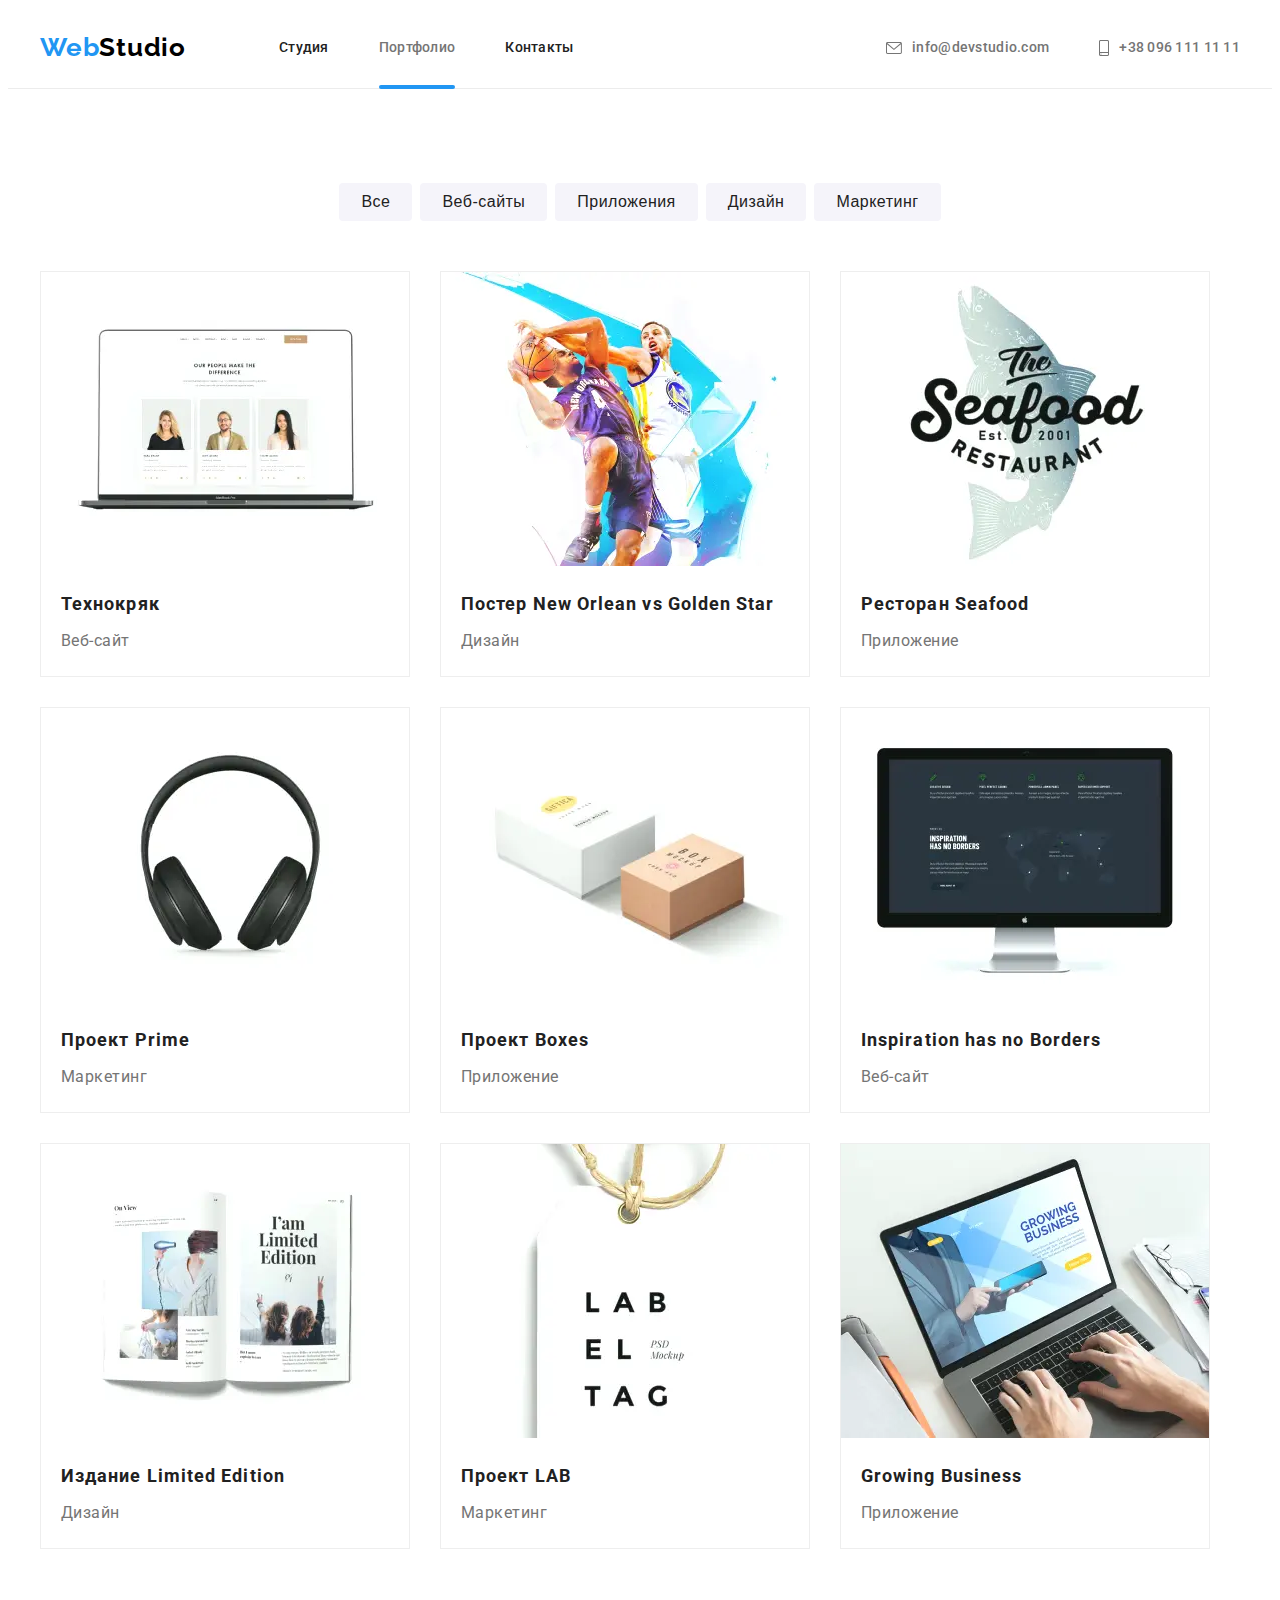
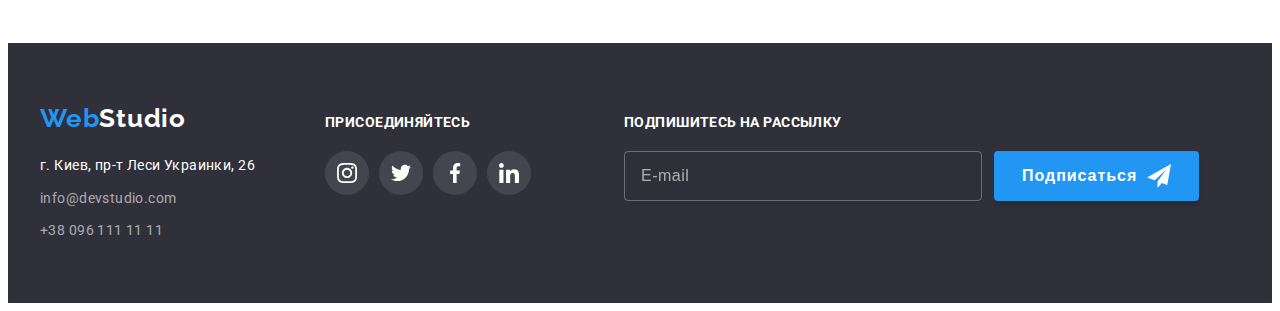
==== commit 9ec48309: "changing" ====
--- a/portfolio.html
+++ b/portfolio.html
@@ -33,6 +33,7 @@
                     </li>
                 </ul>
             </nav>
+
             <button class="burger__btn"  type="button" data-menu-button>
                 <svg class="burger__icon" width="40" height="40" aria-label="мобильное меню">
                     <use href="./images/icons.svg#burger"></use>
@@ -61,10 +62,10 @@
                 </button>
                 <ul class="mobile-menu__list list">
                     <li class="mobile-menu__item">
-                        <a class="mobile-menu__link link mobile-menu__link--current" href="./index.html">Студия</a>
+                        <a class="mobile-menu__link link" href="./index.html">Студия</a>
                     </li>
                     <li class="mobile-menu__item">
-                        <a class="mobile-menu__link link" href="./portfolio.html">Портфолио</a>
+                        <a class="mobile-menu__link link mobile-menu__link--current" href="./portfolio.html">Портфолио</a>
                     </li>
                     <li class="mobile-menu__item">
                         <a class="mobile-menu__link link" href="">Контакты</a>
--- a/css/portfolio.min.css
+++ b/css/portfolio.min.css
@@ -2,5 +2,5 @@
       to right,
       rgba(47, 48, 58, 0.4),
       rgba(47, 48, 58, 0.4)
-    )}.visually-hidden{position:absolute !important;clip:rect(1px 1px 1px 1px);clip:rect(1px, 1px, 1px, 1px);padding:0 !important;border:0 !important;height:1px !important;width:1px !important;overflow:hidden}body{background-color:var(--primary-bg-colour);color:var(--primary-text-colour);font-family:var(--main-font)}h1,h2,h3,p{margin:0}ul,ol{margin:0;padding:0}img{display:block}.link{text-decoration:none}.list{list-style:none}.address{font-style:normal}.container{padding-left:15px;padding-right:15px}.page-header .container{display:flex;align-items:center;justify-content:space-between}@media screen and (min-width: 480px){.container{width:480px;margin:0 auto}}@media screen and (min-width: 768px){.container{width:768px}}@media screen and (min-width: 1200px){.container{width:1200px}}.button{display:flex;min-width:200px;padding:10px 32px;align-items:center;text-align:center;font-weight:700;font-size:16px;line-height:1.87;letter-spacing:0.06em;cursor:pointer;color:var(--primary-bg-colour);background-color:var(--accent-colour);border-style:none;box-shadow:0px 4px 4px rgba(0,0,0,0.15);border-radius:4px;transition:background-color 250ms var(--timing-function)}.button--active:hover,.button--active:focus{background-color:var(--third-bg-colour)}.logo{font-family:var(--secondary-font);font-weight:700;font-size:26px;line-height:1.19;letter-spacing:0.03em;display:inline-block}.logo__theme-light{color:#000000;padding-top:16px;padding-bottom:16px}.logo__accent-text{color:var(--accent-colour)}@media screen and (min-width: 768px){.logo__theme-light{margin-right:88px;padding-top:26px;padding-bottom:26px}}@media screen and (min-width: 1200px){.logo__theme-light{margin-right:93px;padding-top:24px;padding-bottom:25px}}.logo__theme-dark{color:var(--primary-bg-colour);margin-bottom:20px}.page-header--border{border-bottom:1px solid #ececec}.page-header{position:relative;background-color:#ffffff}.mobile-menu{opacity:0;visibility:hidden;pointer-events:none}.mobile-menu.is-open{opacity:1;visibility:visible;pointer-events:auto}.burger__btn,.mobile-menu-close__btn{background-color:transparent;border:none;padding:0}.mobile-menu-close__btn{position:absolute;top:10px;right:15px}.burger__icon{fill:var(--secondary-title-text-colour);transition:fill 250ms var(--timing-function)}.burger__btn:hover .burger__icon{fill:var(--accent-colour)}.mobile-menu-close__icon{fill:var(--secondary-title-text-colour);transition:fill 250ms var(--timing-function)}.mobile-menu-close__btn:hover .mobile-menu-close__icon{fill:var(--accent-colour)}.mobile-menu{display:block;position:fixed;top:0;width:100vw;max-width:480px;height:100vh;padding:48px 40px;background-color:var(--primary-bg-colour);transform:translateY(-100%);transition:transform 250ms var(--timing-function)}.is-open{transform:translateY(0)}.mobile-menu__link{font-weight:500;font-size:40px;line-height:1.17;letter-spacing:0.02em;color:var(--secondary-title-text-colour)}.mobile-menu__item:not(:last-child){margin-bottom:32px}.menu-contact__list{margin-top:301px}.menu-contact__item:not(:last-child){margin-bottom:33px}.menu-contact__tel{font-weight:500;font-size:34px;line-height:1.17;letter-spacing:0.02em;color:var(--accent-colour)}.menu-contact__mail{font-weight:500;font-size:24px;line-height:1.16;letter-spacing:0.02em;color:var(--primary-text-colour)}.menu-social__list{display:flex;margin-top:64px}.menu-social__item:not(:last-child){border-right:1px solid rgba(33,33,33,0.2);margin-right:10px;padding-right:10px}.menu-social__link{font-weight:500;font-size:18px;line-height:1.22;letter-spacing:0.02em;color:var(--accent-colour)}.mobile-menu__link--current{color:var(--accent-colour)}@media screen and (min-width: 768px){.burger__btn{display:none}.mobile-menu{display:none}.page-header .container{display:flex}.contact{display:none}.mobile-menu__link--current{color:var(--accent-colour)}}@media screen and (min-width: 768px){.burger__btn{display:none}.mobile-menu{display:none}.page-header .container{display:flex}.navigation{display:flex;align-items:center}.navigation__list{display:flex;align-items:center}.navigation__item{position:relative}.navigation .navigation__item:not(:last-child){margin-right:50px}.navigation__link{font-family:var(--main-font);font-weight:500;font-size:14px;line-height:1.14;letter-spacing:0.02em;color:var(--secondary-title-text-colour);padding-top:32px;padding-bottom:32px;display:inline-block;transition:color 250ms var(--timing-function)}.navigation__link:hover,.navigation__link:focus,.navigation__link:active{color:var(--accent-colour)}.navigation__link .navigation__link--current{color:var(--accent-colour)}.navigation__link .navigation__link--current::after{content:"";bottom:-1px;left:0;position:absolute;width:100%;height:4px;border-radius:2px;background-color:var(--accent-colour)}.contact{display:block;margin-left:auto}.contact__link{align-items:center;font-weight:500;font-size:14px;line-height:1.14;letter-spacing:0.02em;color:var(--primary-text-colour);padding-top:5px;padding-bottom:5px;display:inline-block;fill:currentcolor;transition:color 250ms var(--timing-function)}.contact__link:hover,.contact__link:focus{color:var(--accent-colour)}.contact__icon{margin-right:10px;transition:fill 250ms var(--timing-function)}.contact__link:hover .contact__icon,.contact__link:focus .contact__icon{fill:var(--accent-colour)}}@media screen and (min-width: 1200px){.contact{display:flex;align-items:center}.contact__item:not(:last-child){margin-right:50px}.contact__link{display:flex;align-items:center;padding-top:32px;padding-bottom:32px}}.navigation__link--current{color:var(--accent-colour)}.navigation__link--current::after{content:"";bottom:-1px;left:0;position:absolute;width:100%;height:4px;border-radius:2px;background-color:var(--accent-colour)}.filter{display:flex;flex-wrap:wrap;margin-bottom:40px}.filter__item{margin-bottom:15px}.filter__item:not(:last-child){margin-right:8px}.filter__button{font-weight:500;font-size:16px;line-height:1.62;text-align:center;letter-spacing:0.03em;cursor:pointer;display:inline-block;color:var(--secondary-title-text-colour);background-color:var(--fourth-bg-colour);border-radius:4px;padding:6px 22px;min-width:73px;border-style:none;transition:box-shadow 250ms var(--timing-function),color 250ms var(--timing-function),background-color 250ms var(--timing-function)}.filter__button:hover,.filter__button:focus{background-color:var(--accent-colour);color:var(--primary-bg-colour);box-shadow:0px 3px 1px rgba(0,0,0,0.1),0px 1px 2px rgba(0,0,0,0.08),0px 2px 2px rgba(0,0,0,0.12);border-radius:4px;border-color:var(--accent-colour)}@media screen and (min-width: 768px){.filter{display:flex;flex-wrap:unset;justify-content:center;margin-bottom:30px}.filter__item{margin-bottom:0px}}@media screen and (min-width: 1200px){.filter{margin-bottom:50px}}.gallery{padding-top:60px;padding-bottom:60px}.gallery__list{display:flex;flex-wrap:wrap;margin:-15px}.gallery__item{background:#ffffff;border:1px solid #eeeeee;box-sizing:border-box;margin:15px;transition:box-shadow 250ms var(--timing-function),border 250ms var(--timing-function)}.gallery__item:hover{border:1px solid #eeeeee;box-shadow:0px 1px 1px rgba(0,0,0,0.12),0px 4px 4px rgba(0,0,0,0.06),1px 4px 6px rgba(0,0,0,0.16)}.portfolio-photo{padding:20px 20px;background:var(--primary-bg-colour)}.portfolio-photo__title{font-weight:700;font-size:18px;line-height:2;letter-spacing:0.06em;color:var(--secondary-title-text-colour);margin-bottom:4px}.portfolio-photo__position{font-weight:400;font-size:16px;line-height:1.87;letter-spacing:0.03em;color:var(--primary-text-colour)}.gallery__subtitle{font-weight:400;font-size:18px;line-height:1.55;letter-spacing:0.03em;color:var(--primary-bg-colour)}.gallery__photo{position:relative;overflow:hidden}.gallery__overlay{position:absolute;top:0;left:0;width:100%;height:100%;padding:63px 24px;background-color:rgba(33,150,243,0.9);transform:translateY(100%);transition:transform 250ms var(--timing-function)}.gallery__link:hover .gallery__overlay{opacity:1;visibility:visible;pointer-events:auto;transform:translateY(0)}@media screen and (min-width: 320px) and (max-width: 767px){.gallery__item{width:100%;max-width:450px}.picture>img{display:block;height:100%;width:100%;object-fit:cover}}@media screen and (min-width: 768px){.gallery__item{width:354px}}@media screen and (min-width: 1200px){.gallery{padding-top:94px;padding-bottom:94px}.gallery__item{width:370px}}.page-footer{background-color:var(--secondary-bg-colour)}.page-footer .container{padding-top:60px;padding-bottom:60px;display:block;text-align:center}.address__item{margin-bottom:9px}.address__item:last-child{margin-bottom:0}.address__link{font-weight:400;font-size:14px;line-height:1.71;letter-spacing:0.03em;color:var(--primary-bg-colour)}.page-footer__contact{color:rgba(255,255,255,0.6)}.footer-social__title{font-weight:700;font-size:14px;line-height:1.14;letter-spacing:0.03em;text-transform:uppercase;color:var(--primary-bg-colour);margin-bottom:20px}.footer-social__list{display:flex}.footer-social__item{width:calc((100%-30px) / 4);margin-right:10px}.footer-social__item:last-child{margin-right:0}.footer-social__link{display:flex;width:44px;height:44px;align-items:center;justify-content:center;border-radius:50%;fill:var(--primary-bg-colour);background-color:rgba(255,255,255,0.1);transition:background-color 250ms var(--timing-function)}.footer-social__link:hover,.footer-social__link:focus{background-color:var(--accent-colour)}.subscription{display:block;margin-top:60px}.subscription__title{font-weight:700;font-size:14px;line-height:1.14;letter-spacing:0.03em;text-transform:uppercase;color:var(--primary-bg-colour)}.subscription__form{margin-top:20px}.subscription__email{display:flex;width:100%;height:50px;padding:15px 16px;align-items:center;font-weight:400;font-size:16px;line-height:1.25;letter-spacing:0.03em;border:1px solid rgba(255,255,255,0.3);box-sizing:border-box;filter:drop-shadow(0px 4px 4px rgba(0,0,0,0.15));border-radius:4px;background:var(--back-color);color:rgba(255,255,255,0.6)}.subscription__email::placeholder{color:rgba(255,255,255,0.6)}.subscription__button{padding:10px 28px;justify-content:center}.button__icon{margin-left:10px}@media screen and (max-width: 767px){.footer-social{display:block;text-align:center;width:206px;margin:60px auto 0}.subscription__button{margin:20px auto 0}}@media screen and (min-width: 768px) and (max-width: 1199px){.footer-content{display:flex;align-items:baseline;justify-content:center}.footer-social{display:block;text-align:center;margin:0 0 0 165px}.subscription{display:flex;flex-direction:column}.subscription__email{width:450px;margin:0 auto}.subscription__button{margin:20px auto 0}}@media screen and (min-width: 1200px){.page-footer .container{display:flex;align-items:baseline;text-align:unset}.footer-content{display:flex;align-items:baseline}.footer-social{margin-left:70px}.subscription{display:flex;flex-direction:column;margin:0 0 0 93px}.subscription__form{display:flex}.subscription__email{width:358px;height:50px;margin-right:12px}.subscription__button{padding:10px 28px;justify-content:center}}
+    )}.visually-hidden{position:absolute !important;clip:rect(1px 1px 1px 1px);clip:rect(1px, 1px, 1px, 1px);padding:0 !important;border:0 !important;height:1px !important;width:1px !important;overflow:hidden}body{background-color:var(--primary-bg-colour);color:var(--primary-text-colour);font-family:var(--main-font)}h1,h2,h3,p{margin:0}ul,ol{margin:0;padding:0}img{display:block}.link{text-decoration:none}.list{list-style:none}.address{font-style:normal}.container{padding-left:15px;padding-right:15px}.page-header .container{display:flex;align-items:center;justify-content:space-between}@media screen and (min-width: 480px){.container{width:480px;margin:0 auto}}@media screen and (min-width: 768px){.container{width:768px}}@media screen and (min-width: 1200px){.container{width:1200px}}.button{display:flex;min-width:200px;padding:10px 32px;align-items:center;text-align:center;font-weight:700;font-size:16px;line-height:1.87;letter-spacing:0.06em;cursor:pointer;color:var(--primary-bg-colour);background-color:var(--accent-colour);border-style:none;box-shadow:0px 4px 4px rgba(0,0,0,0.15);border-radius:4px;transition:background-color 250ms var(--timing-function)}.button--active:hover,.button--active:focus{background-color:var(--third-bg-colour)}.logo{font-family:var(--secondary-font);font-weight:700;font-size:26px;line-height:1.19;letter-spacing:0.03em;display:inline-block}.logo__theme-light{color:#000000;padding-top:16px;padding-bottom:16px}.logo__accent-text{color:var(--accent-colour)}@media screen and (min-width: 768px){.logo__theme-light{margin-right:88px;padding-top:26px;padding-bottom:26px}}@media screen and (min-width: 1200px){.logo__theme-light{margin-right:93px;padding-top:24px;padding-bottom:25px}}.logo__theme-dark{color:var(--primary-bg-colour);margin-bottom:20px}.page-header--border{border-bottom:1px solid #ececec}.page-header{position:relative;background-color:#ffffff}.burger__btn,.mobile-menu-close__btn{background-color:transparent;border:none;padding:0}.mobile-menu-close__btn{position:absolute;top:10px;right:15px}.burger__icon{fill:var(--title-color);transition:fill 250ms var(--timing-function)}.burger__btn:hover .burger__icon{fill:var(--accent-colour)}.mobile-menu-close__icon{fill:var(--secondary-title-text-colour);transition:fill 250ms var(--timing-function)}.mobile-menu-close__btn:hover .mobile-menu-close__icon{fill:var(--accent-colour)}.mobile-menu{position:fixed;top:0;left:50%;width:100vw;height:100vh;padding:48px 40px;background-color:var(--primary-bg-colour);transform:translateY(-100%) translateX(-50%);transition:all 250ms var(--timing-function);z-index:2;display:flex;flex-direction:column;justify-content:space-between;overflow-y:scroll;opacity:0;visibility:hidden;pointer-events:none}.mobile-menu.is-open{opacity:1;visibility:visible;pointer-events:auto;transform:translateY(0) translateX(-50%)}.mobile-menu__link{font-weight:500;font-size:34px;line-height:1.17;letter-spacing:0.02em;color:var(--secondary-title-text-colour)}.mobile-menu__item:not(:last-child){margin-bottom:32px}.menu-contact__item:not(:last-child){margin-bottom:33px}.menu-contact__tel{font-weight:500;font-size:24px;line-height:1.16;letter-spacing:0.02em;color:var(--accent-colour)}.menu-contact__mail{font-weight:500;font-size:18px;line-height:1.22;letter-spacing:0.02em;color:var(--primary-text-colour)}.menu-social__list{display:flex;margin-top:64px}.menu-social__item:not(:last-child){border-right:1px solid rgba(33,33,33,0.2);margin-right:10px;padding-right:10px}.menu-social__link{font-weight:500;font-size:12px;line-height:1.16;letter-spacing:0.02em;color:var(--accent-colour)}.mobile-menu__link--current{color:var(--accent-colour)}@media screen and (max-width: 767px){.navigation__list{display:none}.contact{display:none}.mobile-menu__link--current{color:var(--accent-colour)}}@media screen and (min-width: 768px){.burger__btn{display:none}.mobile-menu{display:none}.page-header .container{display:flex}.navigation{display:flex;align-items:center}.navigation__list{display:flex;align-items:center}.navigation__item{position:relative}.navigation .navigation__item:not(:last-child){margin-right:50px}.navigation__link{font-family:var(--main-font);font-weight:500;font-size:14px;line-height:1.14;letter-spacing:0.02em;color:var(--secondary-title-text-colour);padding-top:32px;padding-bottom:32px;display:inline-block;transition:color 250ms var(--timing-function)}.navigation__link:hover,.navigation__link:focus,.navigation__link:active{color:var(--accent-colour)}.navigation__link .navigation__link--current{color:var(--accent-color)}.navigation__link .navigation__link--current::after{content:"";bottom:-1px;left:0;position:absolute;width:100%;height:4px;border-radius:2px;background-color:var(--accent-colour)}.contact{display:block;margin-left:auto}.contact__link{align-items:center;font-weight:500;font-size:14px;line-height:1.14;letter-spacing:0.02em;color:var(--primary-text-colour);padding-top:5px;padding-bottom:5px;display:inline-block;fill:currentcolor;transition:color 250ms var(--timing-function)}.contact__link:hover,.contact__link:focus{color:var(--accent-colour)}.contact__icon{margin-right:10px;transition:fill 250ms var(--timing-function)}.contact__link:hover .contact__icon,.contact__link:focus .contact__icon{fill:var(--accent-colour)}}@media screen and (min-width: 1200px){.contact{display:flex;align-items:center}.contact__item:not(:last-child){margin-right:50px}.contact__link{display:flex;align-items:center;padding-top:32px;padding-bottom:32px}}.navigation__link--current{color:var(--accent-color)}.navigation__link--current::after{content:"";bottom:-1px;left:0;position:absolute;width:100%;height:4px;border-radius:2px;background-color:var(--accent-colour)}.filter{display:flex;flex-wrap:wrap;margin-bottom:40px}.filter__item{margin-bottom:15px}.filter__item:not(:last-child){margin-right:8px}.filter__button{font-weight:500;font-size:16px;line-height:1.62;text-align:center;letter-spacing:0.03em;cursor:pointer;display:inline-block;color:var(--secondary-title-text-colour);background-color:var(--fourth-bg-colour);border-radius:4px;padding:6px 22px;min-width:73px;border-style:none;transition:box-shadow 250ms var(--timing-function),color 250ms var(--timing-function),background-color 250ms var(--timing-function)}.filter__button:hover,.filter__button:focus{background-color:var(--accent-colour);color:var(--primary-bg-colour);box-shadow:0px 3px 1px rgba(0,0,0,0.1),0px 1px 2px rgba(0,0,0,0.08),0px 2px 2px rgba(0,0,0,0.12);border-radius:4px;border-color:var(--accent-colour)}@media screen and (min-width: 768px){.filter{display:flex;flex-wrap:unset;justify-content:center;margin-bottom:30px}.filter__item{margin-bottom:0px}}@media screen and (min-width: 1200px){.filter{margin-bottom:50px}}.gallery{padding-top:60px;padding-bottom:60px}.gallery__list{display:flex;flex-wrap:wrap;margin:-15px}.gallery__item{background:#ffffff;border:1px solid #eeeeee;box-sizing:border-box;margin:15px;transition:box-shadow 250ms var(--timing-function),border 250ms var(--timing-function)}.gallery__item:hover{border:1px solid #eeeeee;box-shadow:0px 1px 1px rgba(0,0,0,0.12),0px 4px 4px rgba(0,0,0,0.06),1px 4px 6px rgba(0,0,0,0.16)}.portfolio-photo{padding:20px 20px;background:var(--primary-bg-colour)}.portfolio-photo__title{font-weight:700;font-size:18px;line-height:2;letter-spacing:0.06em;color:var(--secondary-title-text-colour);margin-bottom:4px}.portfolio-photo__position{font-weight:400;font-size:16px;line-height:1.87;letter-spacing:0.03em;color:var(--primary-text-colour)}.gallery__subtitle{font-weight:400;font-size:18px;line-height:1.55;letter-spacing:0.03em;color:var(--primary-bg-colour)}.gallery__photo{position:relative;overflow:hidden}.gallery__overlay{position:absolute;top:0;left:0;width:100%;height:100%;padding:63px 24px;background-color:rgba(33,150,243,0.9);transform:translateY(100%);transition:transform 250ms var(--timing-function)}.gallery__link:hover .gallery__overlay{opacity:1;visibility:visible;pointer-events:auto;transform:translateY(0)}@media screen and (min-width: 320px) and (max-width: 767px){.gallery__item{width:100%;max-width:450px}.picture>img{display:block;height:100%;width:100%;object-fit:cover}}@media screen and (min-width: 768px){.gallery__item{width:354px}}@media screen and (min-width: 1200px){.gallery{padding-top:94px;padding-bottom:94px}.gallery__item{width:370px}}.page-footer{background-color:var(--secondary-bg-colour)}.page-footer .container{padding-top:60px;padding-bottom:60px;display:block;text-align:center}.address__item{margin-bottom:9px}.address__item:last-child{margin-bottom:0}.address__link{font-weight:400;font-size:14px;line-height:1.71;letter-spacing:0.03em;color:var(--primary-bg-colour)}.page-footer__contact{color:rgba(255,255,255,0.6)}.footer-social__title{font-weight:700;font-size:14px;line-height:1.14;letter-spacing:0.03em;text-transform:uppercase;color:var(--primary-bg-colour);margin-bottom:20px}.footer-social__list{display:flex}.footer-social__item{width:calc((100%-30px) / 4);margin-right:10px}.footer-social__item:last-child{margin-right:0}.footer-social__link{display:flex;width:44px;height:44px;align-items:center;justify-content:center;border-radius:50%;fill:var(--primary-bg-colour);background-color:rgba(255,255,255,0.1);transition:background-color 250ms var(--timing-function)}.footer-social__link:hover,.footer-social__link:focus{background-color:var(--accent-colour)}.subscription{display:block;margin-top:60px}.subscription__title{font-weight:700;font-size:14px;line-height:1.14;letter-spacing:0.03em;text-transform:uppercase;color:var(--primary-bg-colour)}.subscription__form{margin-top:20px}.subscription__email{display:flex;width:100%;height:50px;padding:15px 16px;align-items:center;font-weight:400;font-size:16px;line-height:1.25;letter-spacing:0.03em;border:1px solid rgba(255,255,255,0.3);box-sizing:border-box;filter:drop-shadow(0px 4px 4px rgba(0,0,0,0.15));border-radius:4px;background:var(--back-color);color:rgba(255,255,255,0.6)}.subscription__email::placeholder{color:rgba(255,255,255,0.6)}.subscription__button{padding:10px 28px;justify-content:center}.button__icon{margin-left:10px}@media screen and (max-width: 767px){.footer-social{display:block;text-align:center;width:206px;margin:60px auto 0}.subscription__button{margin:20px auto 0}}@media screen and (min-width: 768px) and (max-width: 1199px){.footer-content{display:flex;align-items:baseline;justify-content:center}.footer-social{display:block;text-align:center;margin:0 0 0 165px}.subscription{display:flex;flex-direction:column}.subscription__email{width:450px;margin:0 auto}.subscription__button{margin:20px auto 0}}@media screen and (min-width: 1200px){.page-footer .container{display:flex;align-items:baseline;text-align:unset}.footer-content{display:flex;align-items:baseline}.footer-social{margin-left:70px}.subscription{display:flex;flex-direction:column;margin:0 0 0 93px}.subscription__form{display:flex}.subscription__email{width:358px;height:50px;margin-right:12px}.subscription__button{padding:10px 28px;justify-content:center}}
 /*# sourceMappingURL=portfolio.min.css.map */